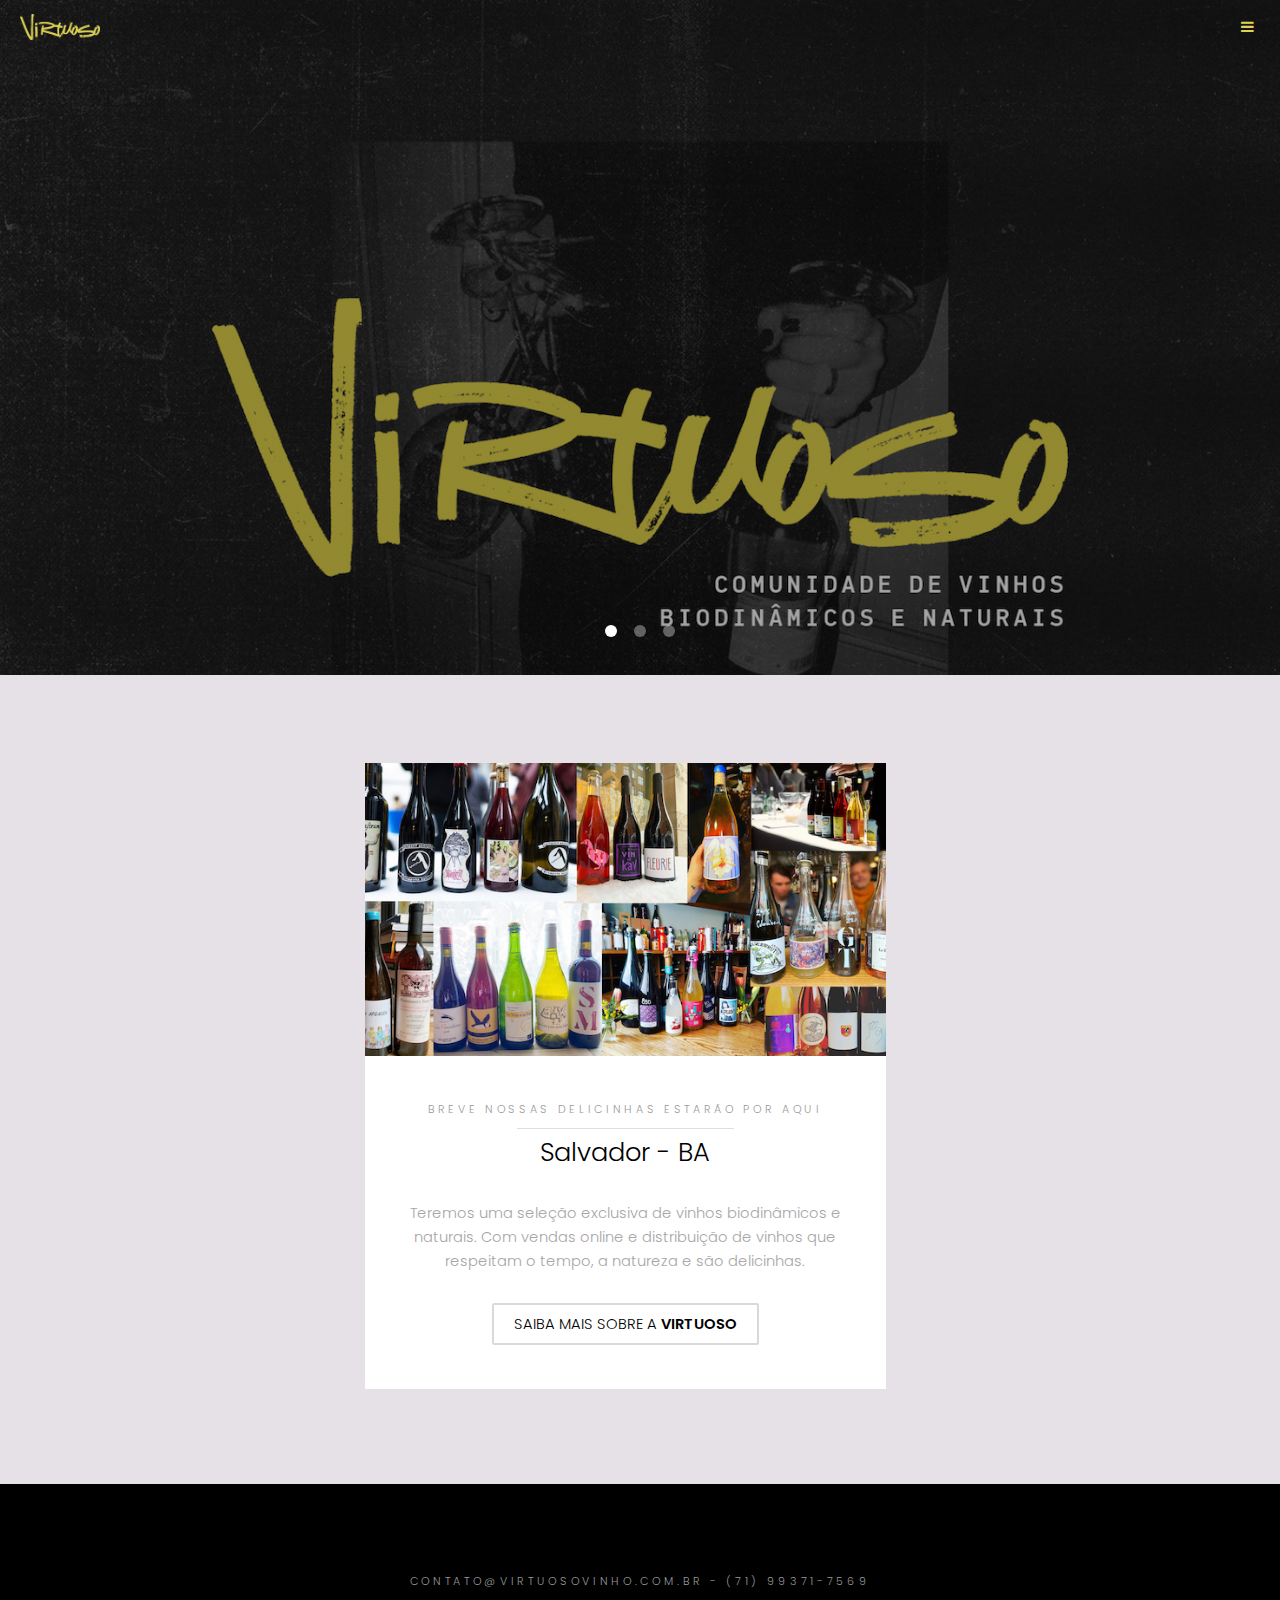
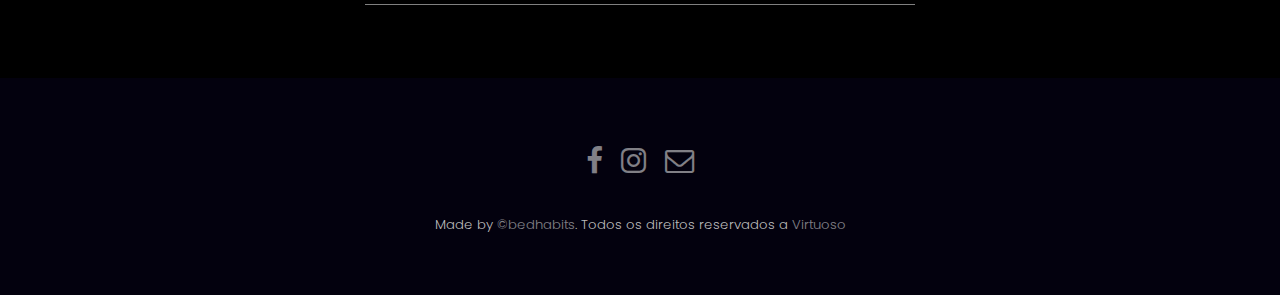
==== index.html @ 1574c10b "change font size from @media" ====
<!DOCTYPE HTML>
<html>
	<head>
		<title>Virtuoso Vinho</title>
		<meta charset="utf-8" />
		<meta name="viewport" content="width=device-width, initial-scale=1" />
		<link rel="stylesheet" href="assets/css/main.css" />
	</head>
	<body>

		<!-- Header -->
			<header id="header" class="alt">
				<div class="logo">
					<img src="images/logo.png" alt="Logo Virtuoso" width="80">	
					<a href="index.html"><span></span></a>
				</div>
				<a href="#menu"></a>
			</header>

		<!-- Nav -->
			<nav id="menu">
				<ul class="links">
					<li><a href="index.html">Home</a></li>
					<li><a href="contact.html">História</a></li>
					<!-- <li><a href="elements.html">Elements</a></li> -->
				</ul>
			</nav>

		<!-- Banner -->
			<section class="banner full">
				<article>
					<img src="images/slide01.jpg" alt="" />
					<div class="inner">
						<header>
							<p></p>
							<h3></h3>
						</header>
					</div>
				</article>
				<article>
					<img src="images/slide02.jpg" alt="" />
					<div class="inner">
						<header>
							<p></p>
							<h4></h4>
						</header>
					</div>
				</article>
				<!-- <article>
					<img src="images/slide03.jpg"  alt="" />
					<div class="inner">
						<header>
							<p></p>
							<h4></h4>
						</header>
					</div>
				</article> -->
				<article>
					<img src="images/slide04.jpg"  alt="" />
					<div class="inner">
						<header>
							<p></p>
							<h4></h4>
						</header>
					</div>
				</article>
			</section>

		<!-- One -->
			<section id="one" class="wrapper style2">
				<div class="inner">
					<div class="grid-style">

						<div>
							<div class="box">
								<div class="image fit">
									<img src="images/pic02.jpg" alt="" />
								</div>
								<div class="content">
									<header class="align-center">
										<p>breve nossas delicinhas estarão por aqui</p>
										<h2>Salvador - BA</h2>
									</header>
									<p style="text-align: center;">Teremos uma seleção exclusiva de vinhos biodinâmicos e naturais. Com vendas online e distribuição de vinhos que respeitam o tempo, a natureza e são delicinhas.</p>
									<footer class="align-center">
										<a href="contact.html" class="button alt">saiba mais sobre a <strong>virtuoso</strong></a>
									</footer>
								</div>
							</div>
						</div>

					</div>
				</div>
			</section>

		<!-- Two -->
			<section id="two" class="wrapper style3">
				<div class="inner">
					<header class="align-center contato">
						<p>contato@virtuosovinho.com.br - (71) 99371-7569</p>
						<h2></h2>
					</header>
				</div>
			</section>


		<!-- Footer -->
			<footer id="footer">
				<div class="container">
					<ul class="icons">
						<li>
							<a href="https://www.facebook.com/virtuosovinho" class="icon fa-facebook" target="new"><span class="label">Facebook</span></a>
						</li>
						<li>
							<a href="https://www.instagram.com/virtuosovinho" class="icon fa-instagram" target="new"><span class="label">Instagram</span></a>
						</li>
						<li>
							<a href="mailto: contato@virtuosovinho.com.br" class="icon fa-envelope-o"><span class="label">Email</span></a>
						</li>
					</ul>
				</div>
				<div class="copyright">Made by 
					<a href="https://www.github.com/bedhabits" class="link" target="new">&copy;bedhabits</a>. Todos os direitos reservados a <a href="#" class="virtuoso-link">Virtuoso</a>	
				</div>
			</footer>

		<!-- Scripts -->
			<script src="assets/js/jquery.min.js"></script>
			<script src="assets/js/jquery.scrollex.min.js"></script>
			<script src="assets/js/skel.min.js"></script>
			<script src="assets/js/util.js"></script>
			<script src="assets/js/main.js"></script>

	</body>
</html>
---- assets/css/main.css ----
@charset "UTF-8";
@import url(font-awesome.min.css);
@import url("https://fonts.googleapis.com/css?family=Poppins:300,400,500,600,700");

/*
	Hielo by TEMPLATED
	templated.co @templatedco
	Released for free under the Creative Commons Attribution 3.0 license (templated.co/license)
*/

/* Reset */

	html, body, div, span, applet, object, iframe, h1, h2, h3, h4, h5, h6, p, blockquote, pre, a, abbr, acronym, address, big, cite, code, del, dfn, em, img, ins, kbd, q, s, samp, small, strike, strong, sub, sup, tt, var, b, u, i, center, dl, dt, dd, ol, ul, li, fieldset, form, label, legend, table, caption, tbody, tfoot, thead, tr, th, td, article, aside, canvas, details, embed, figure, figcaption, footer, header, hgroup, menu, nav, output, ruby, section, summary, time, mark, audio, video {
		margin: 0;
		padding: 0;
		border: 0;
		font-size: 100%;
		font: inherit;
		vertical-align: baseline;
	}

	article, aside, details, figcaption, figure, footer, header, hgroup, menu, nav, section {
		display: block;
	}

	body {
		line-height: 1;
	}

	ol, ul {
		list-style: none;
	}

	blockquote, q {
		quotes: none;
	}

	blockquote:before, blockquote:after, q:before, q:after {
		content: '';
		content: none;
	}

	table {
		border-collapse: collapse;
		border-spacing: 0;
	}

	body {
		-webkit-text-size-adjust: none;
	}

/* Box Model */

	*, *:before, *:after {
		-moz-box-sizing: border-box;
		-webkit-box-sizing: border-box;
		box-sizing: border-box;
	}

/* Containers */

	.container {
		margin-left: auto;
		margin-right: auto;
	}

	.container.\31 25\25 {
		width: 100%;
		max-width: 100rem;
		min-width: 80rem;
	}

	.container.\37 5\25 {
		width: 60rem;
	}

	.container.\35 0\25 {
		width: 40rem;
	}

	.container.\32 5\25 {
		width: 20rem;
	}

	.container {
		width: 80rem;
	}

	@media screen and (max-width: 1680px) {

		.container.\31 25\25 {
			width: 100%;
			max-width: 100rem;
			min-width: 80rem;
		}

		.container.\37 5\25 {
			width: 60rem;
		}

		.container.\35 0\25 {
			width: 40rem;
		}

		.container.\32 5\25 {
			width: 20rem;
		}

		.container {
			width: 80rem;
		}

	}

	@media screen and (max-width: 1280px) {

		.container.\31 25\25 {
			width: 100%;
			max-width: 81.25rem;
			min-width: 65rem;
		}

		.container.\37 5\25 {
			width: 48.75rem;
		}

		.container.\35 0\25 {
			width: 32.5rem;
		}

		.container.\32 5\25 {
			width: 16.25rem;
		}

		.container {
			width: 65rem;
		}

	}

	@media screen and (max-width: 980px) {

		.container.\31 25\25 {
			width: 100%;
			max-width: 112.5%;
			min-width: 90%;
		}

		.container.\37 5\25 {
			width: 67.5%;
		}

		.container.\35 0\25 {
			width: 45%;
		}

		.container.\32 5\25 {
			width: 22.5%;
		}

		.container {
			width: 90%;
		}

	}

	@media screen and (max-width: 736px) {

		.container.\31 25\25 {
			width: 100%;
			max-width: 112.5%;
			min-width: 90%;
		}

		.container.\37 5\25 {
			width: 67.5%;
		}

		.container.\35 0\25 {
			width: 45%;
		}

		.container.\32 5\25 {
			width: 22.5%;
		}

		.container {
			width: 90% !important;
		}

	}

	@media screen and (max-width: 480px) {

		.container.\31 25\25 {
			width: 100%;
			max-width: 112.5%;
			min-width: 90%;
		}

		.container.\37 5\25 {
			width: 67.5%;
		}

		.container.\35 0\25 {
			width: 45%;
		}

		.container.\32 5\25 {
			width: 22.5%;
		}

		.container {
			width: 90% !important;
		}

	}

/* Grid */

	.row {
		border-bottom: solid 1px transparent;
		-moz-box-sizing: border-box;
		-webkit-box-sizing: border-box;
		box-sizing: border-box;
	}

	.row > * {
		float: left;
		-moz-box-sizing: border-box;
		-webkit-box-sizing: border-box;
		box-sizing: border-box;
	}

	.row:after, .row:before {
		content: '';
		display: block;
		clear: both;
		height: 0;
	}

	.row.uniform > * > :first-child {
		margin-top: 0;
	}

	.row.uniform > * > :last-child {
		margin-bottom: 0;
	}

	.row.\30 \25 > * {
		padding: 0 0 0 0rem;
	}

	.row.\30 \25 {
		margin: 0 0 -1px 0rem;
	}

	.row.uniform.\30 \25 > * {
		padding: 0rem 0 0 0rem;
	}

	.row.uniform.\30 \25 {
		margin: 0rem 0 -1px 0rem;
	}

	.row > * {
		padding: 0 0 0 2rem;
	}

	.row {
		margin: 0 0 -1px -2rem;
	}

	.row.uniform > * {
		padding: 2rem 0 0 2rem;
	}

	.row.uniform {
		margin: -2rem 0 -1px -2rem;
	}

	.row.\32 00\25 > * {
		padding: 0 0 0 4rem;
	}

	.row.\32 00\25 {
		margin: 0 0 -1px -4rem;
	}

	.row.uniform.\32 00\25 > * {
		padding: 4rem 0 0 4rem;
	}

	.row.uniform.\32 00\25 {
		margin: -4rem 0 -1px -4rem;
	}

	.row.\31 50\25 > * {
		padding: 0 0 0 3rem;
	}

	.row.\31 50\25 {
		margin: 0 0 -1px -3rem;
	}

	.row.uniform.\31 50\25 > * {
		padding: 3rem 0 0 3rem;
	}

	.row.uniform.\31 50\25 {
		margin: -3rem 0 -1px -3rem;
	}

	.row.\35 0\25 > * {
		padding: 0 0 0 1rem;
	}

	.row.\35 0\25 {
		margin: 0 0 -1px -1rem;
	}

	.row.uniform.\35 0\25 > * {
		padding: 1rem 0 0 1rem;
	}

	.row.uniform.\35 0\25 {
		margin: -1rem 0 -1px -1rem;
	}

	.row.\32 5\25 > * {
		padding: 0 0 0 0.5rem;
	}

	.row.\32 5\25 {
		margin: 0 0 -1px -0.5rem;
	}

	.row.uniform.\32 5\25 > * {
		padding: 0.5rem 0 0 0.5rem;
	}

	.row.uniform.\32 5\25 {
		margin: -0.5rem 0 -1px -0.5rem;
	}

	.\31 2u, .\31 2u\24 {
		width: 100%;
		clear: none;
		margin-left: 0;
	}

	.\31 1u, .\31 1u\24 {
		width: 91.6666666667%;
		clear: none;
		margin-left: 0;
	}

	.\31 0u, .\31 0u\24 {
		width: 83.3333333333%;
		clear: none;
		margin-left: 0;
	}

	.\39 u, .\39 u\24 {
		width: 75%;
		clear: none;
		margin-left: 0;
	}

	.\38 u, .\38 u\24 {
		width: 66.6666666667%;
		clear: none;
		margin-left: 0;
	}

	.\37 u, .\37 u\24 {
		width: 58.3333333333%;
		clear: none;
		margin-left: 0;
	}

	.\36 u, .\36 u\24 {
		width: 50%;
		clear: none;
		margin-left: 0;
	}

	.\35 u, .\35 u\24 {
		width: 41.6666666667%;
		clear: none;
		margin-left: 0;
	}

	.\34 u, .\34 u\24 {
		width: 33.3333333333%;
		clear: none;
		margin-left: 0;
	}

	.\33 u, .\33 u\24 {
		width: 25%;
		clear: none;
		margin-left: 0;
	}

	.\32 u, .\32 u\24 {
		width: 16.6666666667%;
		clear: none;
		margin-left: 0;
	}

	.\31 u, .\31 u\24 {
		width: 8.3333333333%;
		clear: none;
		margin-left: 0;
	}

	.\31 2u\24 + *,
	.\31 1u\24 + *,
	.\31 0u\24 + *,
	.\39 u\24 + *,
	.\38 u\24 + *,
	.\37 u\24 + *,
	.\36 u\24 + *,
	.\35 u\24 + *,
	.\34 u\24 + *,
	.\33 u\24 + *,
	.\32 u\24 + *,
	.\31 u\24 + * {
		clear: left;
	}

	.\-11u {
		margin-left: 91.66667%;
	}

	.\-10u {
		margin-left: 83.33333%;
	}

	.\-9u {
		margin-left: 75%;
	}

	.\-8u {
		margin-left: 66.66667%;
	}

	.\-7u {
		margin-left: 58.33333%;
	}

	.\-6u {
		margin-left: 50%;
	}

	.\-5u {
		margin-left: 41.66667%;
	}

	.\-4u {
		margin-left: 33.33333%;
	}

	.\-3u {
		margin-left: 25%;
	}

	.\-2u {
		margin-left: 16.66667%;
	}

	.\-1u {
		margin-left: 8.33333%;
	}

	@media screen and (max-width: 1680px) {

		.row > * {
			padding: 0 0 0 2rem;
		}

		.row {
			margin: 0 0 -1px -2rem;
		}

		.row.uniform > * {
			padding: 2rem 0 0 2rem;
		}

		.row.uniform {
			margin: -2rem 0 -1px -2rem;
		}

		.row.\32 00\25 > * {
			padding: 0 0 0 4rem;
		}

		.row.\32 00\25 {
			margin: 0 0 -1px -4rem;
		}

		.row.uniform.\32 00\25 > * {
			padding: 4rem 0 0 4rem;
		}

		.row.uniform.\32 00\25 {
			margin: -4rem 0 -1px -4rem;
		}

		.row.\31 50\25 > * {
			padding: 0 0 0 3rem;
		}

		.row.\31 50\25 {
			margin: 0 0 -1px -3rem;
		}

		.row.uniform.\31 50\25 > * {
			padding: 3rem 0 0 3rem;
		}

		.row.uniform.\31 50\25 {
			margin: -3rem 0 -1px -3rem;
		}

		.row.\35 0\25 > * {
			padding: 0 0 0 1rem;
		}

		.row.\35 0\25 {
			margin: 0 0 -1px -1rem;
		}

		.row.uniform.\35 0\25 > * {
			padding: 1rem 0 0 1rem;
		}

		.row.uniform.\35 0\25 {
			margin: -1rem 0 -1px -1rem;
		}

		.row.\32 5\25 > * {
			padding: 0 0 0 0.5rem;
		}

		.row.\32 5\25 {
			margin: 0 0 -1px -0.5rem;
		}

		.row.uniform.\32 5\25 > * {
			padding: 0.5rem 0 0 0.5rem;
		}

		.row.uniform.\32 5\25 {
			margin: -0.5rem 0 -1px -0.5rem;
		}

		.\31 2u\28xlarge\29, .\31 2u\24\28xlarge\29 {
			width: 100%;
			clear: none;
			margin-left: 0;
		}

		.\31 1u\28xlarge\29, .\31 1u\24\28xlarge\29 {
			width: 91.6666666667%;
			clear: none;
			margin-left: 0;
		}

		.\31 0u\28xlarge\29, .\31 0u\24\28xlarge\29 {
			width: 83.3333333333%;
			clear: none;
			margin-left: 0;
		}

		.\39 u\28xlarge\29, .\39 u\24\28xlarge\29 {
			width: 75%;
			clear: none;
			margin-left: 0;
		}

		.\38 u\28xlarge\29, .\38 u\24\28xlarge\29 {
			width: 66.6666666667%;
			clear: none;
			margin-left: 0;
		}

		.\37 u\28xlarge\29, .\37 u\24\28xlarge\29 {
			width: 58.3333333333%;
			clear: none;
			margin-left: 0;
		}

		.\36 u\28xlarge\29, .\36 u\24\28xlarge\29 {
			width: 50%;
			clear: none;
			margin-left: 0;
		}

		.\35 u\28xlarge\29, .\35 u\24\28xlarge\29 {
			width: 41.6666666667%;
			clear: none;
			margin-left: 0;
		}

		.\34 u\28xlarge\29, .\34 u\24\28xlarge\29 {
			width: 33.3333333333%;
			clear: none;
			margin-left: 0;
		}

		.\33 u\28xlarge\29, .\33 u\24\28xlarge\29 {
			width: 25%;
			clear: none;
			margin-left: 0;
		}

		.\32 u\28xlarge\29, .\32 u\24\28xlarge\29 {
			width: 16.6666666667%;
			clear: none;
			margin-left: 0;
		}

		.\31 u\28xlarge\29, .\31 u\24\28xlarge\29 {
			width: 8.3333333333%;
			clear: none;
			margin-left: 0;
		}

		.\31 2u\24\28xlarge\29 + *,
		.\31 1u\24\28xlarge\29 + *,
		.\31 0u\24\28xlarge\29 + *,
		.\39 u\24\28xlarge\29 + *,
		.\38 u\24\28xlarge\29 + *,
		.\37 u\24\28xlarge\29 + *,
		.\36 u\24\28xlarge\29 + *,
		.\35 u\24\28xlarge\29 + *,
		.\34 u\24\28xlarge\29 + *,
		.\33 u\24\28xlarge\29 + *,
		.\32 u\24\28xlarge\29 + *,
		.\31 u\24\28xlarge\29 + * {
			clear: left;
		}

		.\-11u\28xlarge\29 {
			margin-left: 91.66667%;
		}

		.\-10u\28xlarge\29 {
			margin-left: 83.33333%;
		}

		.\-9u\28xlarge\29 {
			margin-left: 75%;
		}

		.\-8u\28xlarge\29 {
			margin-left: 66.66667%;
		}

		.\-7u\28xlarge\29 {
			margin-left: 58.33333%;
		}

		.\-6u\28xlarge\29 {
			margin-left: 50%;
		}

		.\-5u\28xlarge\29 {
			margin-left: 41.66667%;
		}

		.\-4u\28xlarge\29 {
			margin-left: 33.33333%;
		}

		.\-3u\28xlarge\29 {
			margin-left: 25%;
		}

		.\-2u\28xlarge\29 {
			margin-left: 16.66667%;
		}

		.\-1u\28xlarge\29 {
			margin-left: 8.33333%;
		}

	}

	@media screen and (max-width: 1280px) {

		.row > * {
			padding: 0 0 0 1.5rem;
		}

		.row {
			margin: 0 0 -1px -1.5rem;
		}

		.row.uniform > * {
			padding: 1.5rem 0 0 1.5rem;
		}

		.row.uniform {
			margin: -1.5rem 0 -1px -1.5rem;
		}

		.row.\32 00\25 > * {
			padding: 0 0 0 3rem;
		}

		.row.\32 00\25 {
			margin: 0 0 -1px -3rem;
		}

		.row.uniform.\32 00\25 > * {
			padding: 3rem 0 0 3rem;
		}

		.row.uniform.\32 00\25 {
			margin: -3rem 0 -1px -3rem;
		}

		.row.\31 50\25 > * {
			padding: 0 0 0 2.25rem;
		}

		.row.\31 50\25 {
			margin: 0 0 -1px -2.25rem;
		}

		.row.uniform.\31 50\25 > * {
			padding: 2.25rem 0 0 2.25rem;
		}

		.row.uniform.\31 50\25 {
			margin: -2.25rem 0 -1px -2.25rem;
		}

		.row.\35 0\25 > * {
			padding: 0 0 0 0.75rem;
		}

		.row.\35 0\25 {
			margin: 0 0 -1px -0.75rem;
		}

		.row.uniform.\35 0\25 > * {
			padding: 0.75rem 0 0 0.75rem;
		}

		.row.uniform.\35 0\25 {
			margin: -0.75rem 0 -1px -0.75rem;
		}

		.row.\32 5\25 > * {
			padding: 0 0 0 0.375rem;
		}

		.row.\32 5\25 {
			margin: 0 0 -1px -0.375rem;
		}

		.row.uniform.\32 5\25 > * {
			padding: 0.375rem 0 0 0.375rem;
		}

		.row.uniform.\32 5\25 {
			margin: -0.375rem 0 -1px -0.375rem;
		}

		.\31 2u\28large\29, .\31 2u\24\28large\29 {
			width: 100%;
			clear: none;
			margin-left: 0;
		}

		.\31 1u\28large\29, .\31 1u\24\28large\29 {
			width: 91.6666666667%;
			clear: none;
			margin-left: 0;
		}

		.\31 0u\28large\29, .\31 0u\24\28large\29 {
			width: 83.3333333333%;
			clear: none;
			margin-left: 0;
		}

		.\39 u\28large\29, .\39 u\24\28large\29 {
			width: 75%;
			clear: none;
			margin-left: 0;
		}

		.\38 u\28large\29, .\38 u\24\28large\29 {
			width: 66.6666666667%;
			clear: none;
			margin-left: 0;
		}

		.\37 u\28large\29, .\37 u\24\28large\29 {
			width: 58.3333333333%;
			clear: none;
			margin-left: 0;
		}

		.\36 u\28large\29, .\36 u\24\28large\29 {
			width: 50%;
			clear: none;
			margin-left: 0;
		}

		.\35 u\28large\29, .\35 u\24\28large\29 {
			width: 41.6666666667%;
			clear: none;
			margin-left: 0;
		}

		.\34 u\28large\29, .\34 u\24\28large\29 {
			width: 33.3333333333%;
			clear: none;
			margin-left: 0;
		}

		.\33 u\28large\29, .\33 u\24\28large\29 {
			width: 25%;
			clear: none;
			margin-left: 0;
		}

		.\32 u\28large\29, .\32 u\24\28large\29 {
			width: 16.6666666667%;
			clear: none;
			margin-left: 0;
		}

		.\31 u\28large\29, .\31 u\24\28large\29 {
			width: 8.3333333333%;
			clear: none;
			margin-left: 0;
		}

		.\31 2u\24\28large\29 + *,
		.\31 1u\24\28large\29 + *,
		.\31 0u\24\28large\29 + *,
		.\39 u\24\28large\29 + *,
		.\38 u\24\28large\29 + *,
		.\37 u\24\28large\29 + *,
		.\36 u\24\28large\29 + *,
		.\35 u\24\28large\29 + *,
		.\34 u\24\28large\29 + *,
		.\33 u\24\28large\29 + *,
		.\32 u\24\28large\29 + *,
		.\31 u\24\28large\29 + * {
			clear: left;
		}

		.\-11u\28large\29 {
			margin-left: 91.66667%;
		}

		.\-10u\28large\29 {
			margin-left: 83.33333%;
		}

		.\-9u\28large\29 {
			margin-left: 75%;
		}

		.\-8u\28large\29 {
			margin-left: 66.66667%;
		}

		.\-7u\28large\29 {
			margin-left: 58.33333%;
		}

		.\-6u\28large\29 {
			margin-left: 50%;
		}

		.\-5u\28large\29 {
			margin-left: 41.66667%;
		}

		.\-4u\28large\29 {
			margin-left: 33.33333%;
		}

		.\-3u\28large\29 {
			margin-left: 25%;
		}

		.\-2u\28large\29 {
			margin-left: 16.66667%;
		}

		.\-1u\28large\29 {
			margin-left: 8.33333%;
		}

	}

	@media screen and (max-width: 980px) {

		.row > * {
			padding: 0 0 0 1.5rem;
		}

		.row {
			margin: 0 0 -1px -1.5rem;
		}

		.row.uniform > * {
			padding: 1.5rem 0 0 1.5rem;
		}

		.row.uniform {
			margin: -1.5rem 0 -1px -1.5rem;
		}

		.row.\32 00\25 > * {
			padding: 0 0 0 3rem;
		}

		.row.\32 00\25 {
			margin: 0 0 -1px -3rem;
		}

		.row.uniform.\32 00\25 > * {
			padding: 3rem 0 0 3rem;
		}

		.row.uniform.\32 00\25 {
			margin: -3rem 0 -1px -3rem;
		}

		.row.\31 50\25 > * {
			padding: 0 0 0 2.25rem;
		}

		.row.\31 50\25 {
			margin: 0 0 -1px -2.25rem;
		}

		.row.uniform.\31 50\25 > * {
			padding: 2.25rem 0 0 2.25rem;
		}

		.row.uniform.\31 50\25 {
			margin: -2.25rem 0 -1px -2.25rem;
		}

		.row.\35 0\25 > * {
			padding: 0 0 0 0.75rem;
		}

		.row.\35 0\25 {
			margin: 0 0 -1px -0.75rem;
		}

		.row.uniform.\35 0\25 > * {
			padding: 0.75rem 0 0 0.75rem;
		}

		.row.uniform.\35 0\25 {
			margin: -0.75rem 0 -1px -0.75rem;
		}

		.row.\32 5\25 > * {
			padding: 0 0 0 0.375rem;
		}

		.row.\32 5\25 {
			margin: 0 0 -1px -0.375rem;
		}

		.row.uniform.\32 5\25 > * {
			padding: 0.375rem 0 0 0.375rem;
		}

		.row.uniform.\32 5\25 {
			margin: -0.375rem 0 -1px -0.375rem;
		}

		.\31 2u\28medium\29, .\31 2u\24\28medium\29 {
			width: 100%;
			clear: none;
			margin-left: 0;
		}

		.\31 1u\28medium\29, .\31 1u\24\28medium\29 {
			width: 91.6666666667%;
			clear: none;
			margin-left: 0;
		}

		.\31 0u\28medium\29, .\31 0u\24\28medium\29 {
			width: 83.3333333333%;
			clear: none;
			margin-left: 0;
		}

		.\39 u\28medium\29, .\39 u\24\28medium\29 {
			width: 75%;
			clear: none;
			margin-left: 0;
		}

		.\38 u\28medium\29, .\38 u\24\28medium\29 {
			width: 66.6666666667%;
			clear: none;
			margin-left: 0;
		}

		.\37 u\28medium\29, .\37 u\24\28medium\29 {
			width: 58.3333333333%;
			clear: none;
			margin-left: 0;
		}

		.\36 u\28medium\29, .\36 u\24\28medium\29 {
			width: 50%;
			clear: none;
			margin-left: 0;
		}

		.\35 u\28medium\29, .\35 u\24\28medium\29 {
			width: 41.6666666667%;
			clear: none;
			margin-left: 0;
		}

		.\34 u\28medium\29, .\34 u\24\28medium\29 {
			width: 33.3333333333%;
			clear: none;
			margin-left: 0;
		}

		.\33 u\28medium\29, .\33 u\24\28medium\29 {
			width: 25%;
			clear: none;
			margin-left: 0;
		}

		.\32 u\28medium\29, .\32 u\24\28medium\29 {
			width: 16.6666666667%;
			clear: none;
			margin-left: 0;
		}

		.\31 u\28medium\29, .\31 u\24\28medium\29 {
			width: 8.3333333333%;
			clear: none;
			margin-left: 0;
		}

		.\31 2u\24\28medium\29 + *,
		.\31 1u\24\28medium\29 + *,
		.\31 0u\24\28medium\29 + *,
		.\39 u\24\28medium\29 + *,
		.\38 u\24\28medium\29 + *,
		.\37 u\24\28medium\29 + *,
		.\36 u\24\28medium\29 + *,
		.\35 u\24\28medium\29 + *,
		.\34 u\24\28medium\29 + *,
		.\33 u\24\28medium\29 + *,
		.\32 u\24\28medium\29 + *,
		.\31 u\24\28medium\29 + * {
			clear: left;
		}

		.\-11u\28medium\29 {
			margin-left: 91.66667%;
		}

		.\-10u\28medium\29 {
			margin-left: 83.33333%;
		}

		.\-9u\28medium\29 {
			margin-left: 75%;
		}

		.\-8u\28medium\29 {
			margin-left: 66.66667%;
		}

		.\-7u\28medium\29 {
			margin-left: 58.33333%;
		}

		.\-6u\28medium\29 {
			margin-left: 50%;
		}

		.\-5u\28medium\29 {
			margin-left: 41.66667%;
		}

		.\-4u\28medium\29 {
			margin-left: 33.33333%;
		}

		.\-3u\28medium\29 {
			margin-left: 25%;
		}

		.\-2u\28medium\29 {
			margin-left: 16.66667%;
		}

		.\-1u\28medium\29 {
			margin-left: 8.33333%;
		}

	}

	@media screen and (max-width: 736px) {

		.row > * {
			padding: 0 0 0 1.25rem;
		}

		.row {
			margin: 0 0 -1px -1.25rem;
		}

		.row.uniform > * {
			padding: 1.25rem 0 0 1.25rem;
		}

		.row.uniform {
			margin: -1.25rem 0 -1px -1.25rem;
		}

		.row.\32 00\25 > * {
			padding: 0 0 0 2.5rem;
		}

		.row.\32 00\25 {
			margin: 0 0 -1px -2.5rem;
		}

		.row.uniform.\32 00\25 > * {
			padding: 2.5rem 0 0 2.5rem;
		}

		.row.uniform.\32 00\25 {
			margin: -2.5rem 0 -1px -2.5rem;
		}

		.row.\31 50\25 > * {
			padding: 0 0 0 1.875rem;
		}

		.row.\31 50\25 {
			margin: 0 0 -1px -1.875rem;
		}

		.row.uniform.\31 50\25 > * {
			padding: 1.875rem 0 0 1.875rem;
		}

		.row.uniform.\31 50\25 {
			margin: -1.875rem 0 -1px -1.875rem;
		}

		.row.\35 0\25 > * {
			padding: 0 0 0 0.625rem;
		}

		.row.\35 0\25 {
			margin: 0 0 -1px -0.625rem;
		}

		.row.uniform.\35 0\25 > * {
			padding: 0.625rem 0 0 0.625rem;
		}

		.row.uniform.\35 0\25 {
			margin: -0.625rem 0 -1px -0.625rem;
		}

		.row.\32 5\25 > * {
			padding: 0 0 0 0.3125rem;
		}

		.row.\32 5\25 {
			margin: 0 0 -1px -0.3125rem;
		}

		.row.uniform.\32 5\25 > * {
			padding: 0.3125rem 0 0 0.3125rem;
		}

		.row.uniform.\32 5\25 {
			margin: -0.3125rem 0 -1px -0.3125rem;
		}

		.\31 2u\28small\29, .\31 2u\24\28small\29 {
			width: 100%;
			clear: none;
			margin-left: 0;
		}

		.\31 1u\28small\29, .\31 1u\24\28small\29 {
			width: 91.6666666667%;
			clear: none;
			margin-left: 0;
		}

		.\31 0u\28small\29, .\31 0u\24\28small\29 {
			width: 83.3333333333%;
			clear: none;
			margin-left: 0;
		}

		.\39 u\28small\29, .\39 u\24\28small\29 {
			width: 75%;
			clear: none;
			margin-left: 0;
		}

		.\38 u\28small\29, .\38 u\24\28small\29 {
			width: 66.6666666667%;
			clear: none;
			margin-left: 0;
		}

		.\37 u\28small\29, .\37 u\24\28small\29 {
			width: 58.3333333333%;
			clear: none;
			margin-left: 0;
		}

		.\36 u\28small\29, .\36 u\24\28small\29 {
			width: 50%;
			clear: none;
			margin-left: 0;
		}

		.\35 u\28small\29, .\35 u\24\28small\29 {
			width: 41.6666666667%;
			clear: none;
			margin-left: 0;
		}

		.\34 u\28small\29, .\34 u\24\28small\29 {
			width: 33.3333333333%;
			clear: none;
			margin-left: 0;
		}

		.\33 u\28small\29, .\33 u\24\28small\29 {
			width: 25%;
			clear: none;
			margin-left: 0;
		}

		.\32 u\28small\29, .\32 u\24\28small\29 {
			width: 16.6666666667%;
			clear: none;
			margin-left: 0;
		}

		.\31 u\28small\29, .\31 u\24\28small\29 {
			width: 8.3333333333%;
			clear: none;
			margin-left: 0;
		}

		.\31 2u\24\28small\29 + *,
		.\31 1u\24\28small\29 + *,
		.\31 0u\24\28small\29 + *,
		.\39 u\24\28small\29 + *,
		.\38 u\24\28small\29 + *,
		.\37 u\24\28small\29 + *,
		.\36 u\24\28small\29 + *,
		.\35 u\24\28small\29 + *,
		.\34 u\24\28small\29 + *,
		.\33 u\24\28small\29 + *,
		.\32 u\24\28small\29 + *,
		.\31 u\24\28small\29 + * {
			clear: left;
		}

		.\-11u\28small\29 {
			margin-left: 91.66667%;
		}

		.\-10u\28small\29 {
			margin-left: 83.33333%;
		}

		.\-9u\28small\29 {
			margin-left: 75%;
		}

		.\-8u\28small\29 {
			margin-left: 66.66667%;
		}

		.\-7u\28small\29 {
			margin-left: 58.33333%;
		}

		.\-6u\28small\29 {
			margin-left: 50%;
		}

		.\-5u\28small\29 {
			margin-left: 41.66667%;
		}

		.\-4u\28small\29 {
			margin-left: 33.33333%;
		}

		.\-3u\28small\29 {
			margin-left: 25%;
		}

		.\-2u\28small\29 {
			margin-left: 16.66667%;
		}

		.\-1u\28small\29 {
			margin-left: 8.33333%;
		}

	}

	@media screen and (max-width: 480px) {

		.row > * {
			padding: 0 0 0 1.25rem;
		}

		.row {
			margin: 0 0 -1px -1.25rem;
		}

		.row.uniform > * {
			padding: 1.25rem 0 0 1.25rem;
		}

		.row.uniform {
			margin: -1.25rem 0 -1px -1.25rem;
		}

		.row.\32 00\25 > * {
			padding: 0 0 0 2.5rem;
		}

		.row.\32 00\25 {
			margin: 0 0 -1px -2.5rem;
		}

		.row.uniform.\32 00\25 > * {
			padding: 2.5rem 0 0 2.5rem;
		}

		.row.uniform.\32 00\25 {
			margin: -2.5rem 0 -1px -2.5rem;
		}

		.row.\31 50\25 > * {
			padding: 0 0 0 1.875rem;
		}

		.row.\31 50\25 {
			margin: 0 0 -1px -1.875rem;
		}

		.row.uniform.\31 50\25 > * {
			padding: 1.875rem 0 0 1.875rem;
		}

		.row.uniform.\31 50\25 {
			margin: -1.875rem 0 -1px -1.875rem;
		}

		.row.\35 0\25 > * {
			padding: 0 0 0 0.625rem;
		}

		.row.\35 0\25 {
			margin: 0 0 -1px -0.625rem;
		}

		.row.uniform.\35 0\25 > * {
			padding: 0.625rem 0 0 0.625rem;
		}

		.row.uniform.\35 0\25 {
			margin: -0.625rem 0 -1px -0.625rem;
		}

		.row.\32 5\25 > * {
			padding: 0 0 0 0.3125rem;
		}

		.row.\32 5\25 {
			margin: 0 0 -1px -0.3125rem;
		}

		.row.uniform.\32 5\25 > * {
			padding: 0.3125rem 0 0 0.3125rem;
		}

		.row.uniform.\32 5\25 {
			margin: -0.3125rem 0 -1px -0.3125rem;
		}

		.\31 2u\28xsmall\29, .\31 2u\24\28xsmall\29 {
			width: 100%;
			clear: none;
			margin-left: 0;
		}

		.\31 1u\28xsmall\29, .\31 1u\24\28xsmall\29 {
			width: 91.6666666667%;
			clear: none;
			margin-left: 0;
		}

		.\31 0u\28xsmall\29, .\31 0u\24\28xsmall\29 {
			width: 83.3333333333%;
			clear: none;
			margin-left: 0;
		}

		.\39 u\28xsmall\29, .\39 u\24\28xsmall\29 {
			width: 75%;
			clear: none;
			margin-left: 0;
		}

		.\38 u\28xsmall\29, .\38 u\24\28xsmall\29 {
			width: 66.6666666667%;
			clear: none;
			margin-left: 0;
		}

		.\37 u\28xsmall\29, .\37 u\24\28xsmall\29 {
			width: 58.3333333333%;
			clear: none;
			margin-left: 0;
		}

		.\36 u\28xsmall\29, .\36 u\24\28xsmall\29 {
			width: 50%;
			clear: none;
			margin-left: 0;
		}

		.\35 u\28xsmall\29, .\35 u\24\28xsmall\29 {
			width: 41.6666666667%;
			clear: none;
			margin-left: 0;
		}

		.\34 u\28xsmall\29, .\34 u\24\28xsmall\29 {
			width: 33.3333333333%;
			clear: none;
			margin-left: 0;
		}

		.\33 u\28xsmall\29, .\33 u\24\28xsmall\29 {
			width: 25%;
			clear: none;
			margin-left: 0;
		}

		.\32 u\28xsmall\29, .\32 u\24\28xsmall\29 {
			width: 16.6666666667%;
			clear: none;
			margin-left: 0;
		}

		.\31 u\28xsmall\29, .\31 u\24\28xsmall\29 {
			width: 8.3333333333%;
			clear: none;
			margin-left: 0;
		}

		.\31 2u\24\28xsmall\29 + *,
		.\31 1u\24\28xsmall\29 + *,
		.\31 0u\24\28xsmall\29 + *,
		.\39 u\24\28xsmall\29 + *,
		.\38 u\24\28xsmall\29 + *,
		.\37 u\24\28xsmall\29 + *,
		.\36 u\24\28xsmall\29 + *,
		.\35 u\24\28xsmall\29 + *,
		.\34 u\24\28xsmall\29 + *,
		.\33 u\24\28xsmall\29 + *,
		.\32 u\24\28xsmall\29 + *,
		.\31 u\24\28xsmall\29 + * {
			clear: left;
		}

		.\-11u\28xsmall\29 {
			margin-left: 91.66667%;
		}

		.\-10u\28xsmall\29 {
			margin-left: 83.33333%;
		}

		.\-9u\28xsmall\29 {
			margin-left: 75%;
		}

		.\-8u\28xsmall\29 {
			margin-left: 66.66667%;
		}

		.\-7u\28xsmall\29 {
			margin-left: 58.33333%;
		}

		.\-6u\28xsmall\29 {
			margin-left: 50%;
		}

		.\-5u\28xsmall\29 {
			margin-left: 41.66667%;
		}

		.\-4u\28xsmall\29 {
			margin-left: 33.33333%;
		}

		.\-3u\28xsmall\29 {
			margin-left: 25%;
		}

		.\-2u\28xsmall\29 {
			margin-left: 16.66667%;
		}

		.\-1u\28xsmall\29 {
			margin-left: 8.33333%;
		}

	}

/* Basic */

	@-ms-viewport {
		width: device-width;
	}

	body {
		-ms-overflow-style: scrollbar;
	}

	@media screen and (max-width: 480px) {

		html, body {
			min-width: 320px;
		}

	}

	body {
		background: #fff;
	}

		body.is-loading *, body.is-loading *:before, body.is-loading *:after {
			-moz-animation: none !important;
			-webkit-animation: none !important;
			-ms-animation: none !important;
			animation: none !important;
			-moz-transition: none !important;
			-webkit-transition: none !important;
			-ms-transition: none !important;
			transition: none !important;
		}

/* Type */

	html {
		font-size: 13pt;
	}

		@media screen and (max-width: 1680px) {

			html {
				font-size: 11pt;
			}

		}

		@media screen and (max-width: 1280px) {

			html {
				font-size: 11pt;
			}

		}

		@media screen and (max-width: 980px) {

			html {
				font-size: 12pt;
			}

		}

		@media screen and (max-width: 736px) {

			html {
				font-size: 10pt;
			}

		}

		@media screen and (max-width: 480px) {

			html {
				font-size: 9pt;
			}

		}

	body {
		background-color: #fff;
		color: #444;
	}

	body, input, select, textarea {
		font-family: "Poppins", sans-serif;
		font-weight: 300;
		font-size: 1rem;
		line-height: 1.65;
	}

	a {
		text-decoration: underline;

	}
	
	.link {
		text-decoration: none;
	}

		a:hover {
			text-decoration: none;
		}

	strong, b {
		font-weight: 600;
	}

	em, i {
		font-style: italic;
	}

	p {
		margin: 0 0 2rem 0;
	}

		p.special {
			text-transform: uppercase;
			font-size: .75rem;
			font-weight: 300;
			margin: 0 0 .5rem 0;
			padding: 0 0 1rem 0;
			letter-spacing: .25rem;
		}

			p.special:after {
				content: '';
				position: absolute;
				margin: auto;
				right: 0;
				bottom: 0;
				left: 0;
				width: 50%;
				height: 1px;
				background-color: rgba(0, 0, 0, 0.125);
			}

	h1, h2, h3, h4, h5, h6 {
		font-weight: 300;
		line-height: 1.5;
		margin: 0 0 1rem 0;
	}

		h1 a, h2 a, h3 a, h4 a, h5 a, h6 a {
			color: inherit;
			text-decoration: none;
		}

	h2 {
		font-size: 1.75rem;
	}

	h3 {
		font-size: 1.35rem;
	}

	h4 {
		font-size: 1.1rem;
	}

	h5 {
		font-size: 0.9rem;
	}

	h6 {
		font-size: 0.7rem;
	}

	sub {
		font-size: 0.8rem;
		position: relative;
		top: 0.5rem;
	}

	sup {
		font-size: 0.8rem;
		position: relative;
		top: -0.5rem;
	}

	blockquote {
		border-left: solid 4px;
		font-style: italic;
		margin: 0 0 2rem 0;
		padding: 0.5rem 0 0.5rem 2rem;
	}

	code {
		border-radius: 2px;
		border: solid 1px;
		font-family: "Courier New", monospace;
		font-size: 0.9rem;
		margin: 0 0.25rem;
		padding: 0.25rem 0.65rem;
	}

	pre {
		-webkit-overflow-scrolling: touch;
		font-family: "Courier New", monospace;
		font-size: 0.9rem;
		margin: 0 0 2rem 0;
	}

		pre code {
			display: block;
			line-height: 1.75;
			padding: 1rem 1.5rem;
			overflow-x: auto;
		}

	hr {
		border: 0;
		border-bottom: solid 1px;
		margin: 2rem 0;
	}

		hr.major {
			margin: 3rem 0;
		}

	.align-left {
		text-align: left;
	}

	.align-center {
		text-align: center;
	}

	.contato {
		text-decoration: none;
	}

	.align-right {
		text-align: right;
	}

	input, select, textarea {
		color: #555;
	}

	a {
		color: #8a4680;
	}

	strong, b {
		color: #555;
	}

	h1, h2, h3, h4, h5, h6 {
		color: #555;
	}

	blockquote {
		border-left-color: rgba(144, 144, 144, 0.25);
	}

	code {
		background: rgba(144, 144, 144, 0.075);
		border-color: rgba(144, 144, 144, 0.25);
	}

	hr {
		border-bottom-color: rgba(144, 144, 144, 0.25);
	}

/* Box */

	.box {
		margin-bottom: 2rem;
		background: #FFF;
	}

		.box .image.fit {
			margin: 0;
			border-radius: 0;
		}

			.box .image.fit img {
				border-radius: 0;
			}

		.box header h2 {
			margin-bottom: 2rem;
		}

		.box header p {
			text-transform: uppercase;
			font-size: .75rem;
			font-weight: 300;
			margin: 0 0 .25rem 0;
			padding: 0 0 .75rem 0;
			letter-spacing: .25rem;
		}

			.box header p:after {
				content: '';
				position: absolute;
				margin: auto;
				right: 0;
				bottom: 0;
				left: 0;
				width: 50%;
				height: 1px;
				background-color: rgba(0, 0, 0, 0.125);
			}

		.box .content {
			padding: 3rem;
			text-align: -webkit-left;
		}

		.box > :last-child,
		.box > :last-child > :last-child,
		.box > :last-child > :last-child > :last-child {
			margin-bottom: 0;
		}

		.box.alt {
			border: 0;
			border-radius: 0;
			padding: 0;
		}

		@media screen and (max-width: 736px) {

			.box .content {
				padding: 2rem;
			}

		}

	.box {
		border-color: rgba(144, 144, 144, 0.25);
	}

/* Button */

	input[type="submit"],
	input[type="reset"],
	input[type="button"],
	button,
	.button {
		-moz-appearance: none;
		-webkit-appearance: none;
		-ms-appearance: none;
		appearance: none;
		-moz-transition: background-color 0.2s ease-in-out, color 0.2s ease-in-out;
		-webkit-transition: background-color 0.2s ease-in-out, color 0.2s ease-in-out;
		-ms-transition: background-color 0.2s ease-in-out, color 0.2s ease-in-out;
		transition: background-color 0.2s ease-in-out, color 0.2s ease-in-out;
		border-radius: 2px;
		border: 0;
		cursor: pointer;
		display: inline-block;
		font-weight: 300;
		height: 2.85rem;
		line-height: 2.95rem;
		padding: 0 1.5rem;
		text-align: center;
		text-decoration: none;
		text-transform: uppercase;
		white-space: nowrap;
	}

		input[type="submit"].icon,
		input[type="reset"].icon,
		input[type="button"].icon,
		button.icon,
		.button.icon {
			padding-left: 1.35rem;
		}

			input[type="submit"].icon:before,
			input[type="reset"].icon:before,
			input[type="button"].icon:before,
			button.icon:before,
			.button.icon:before {
				margin-right: 0.5rem;
			}

		input[type="submit"].fit,
		input[type="reset"].fit,
		input[type="button"].fit,
		button.fit,
		.button.fit {
			display: block;
			margin: 0 0 1rem 0;
			width: 100%;
		}

		input[type="submit"].small,
		input[type="reset"].small,
		input[type="button"].small,
		button.small,
		.button.small {
			font-size: 0.8rem;
		}

		input[type="submit"].big,
		input[type="reset"].big,
		input[type="button"].big,
		button.big,
		.button.big {
			font-size: 1.35rem;
		}

		input[type="submit"].disabled, input[type="submit"]:disabled,
		input[type="reset"].disabled,
		input[type="reset"]:disabled,
		input[type="button"].disabled,
		input[type="button"]:disabled,
		button.disabled,
		button:disabled,
		.button.disabled,
		.button:disabled {
			-moz-pointer-events: none;
			-webkit-pointer-events: none;
			-ms-pointer-events: none;
			pointer-events: none;
			opacity: 0.25;
		}

		@media screen and (max-width: 480px) {

			input[type="submit"],
			input[type="reset"],
			input[type="button"],
			button,
			.button {
				padding: 0;
				width: 100%;
			}

		}

	input[type="submit"],
	input[type="reset"],
	input[type="button"],
	button,
	.button {
		background-color: #f2f2f2;
		color: #000 !important;
	}

		input[type="submit"]:hover,
		input[type="reset"]:hover,
		input[type="button"]:hover,
		button:hover,
		.button:hover {
			background-color: white;
		}

		input[type="submit"]:active,
		input[type="reset"]:active,
		input[type="button"]:active,
		button:active,
		.button:active {
			background-color: #e5e5e5;
		}

		input[type="submit"].alt,
		input[type="reset"].alt,
		input[type="button"].alt,
		button.alt,
		.button.alt {
			background-color: transparent;
			box-shadow: inset 0 0 0 2px rgba(144, 144, 144, 0.25);
			color: #555 !important;
		}

			input[type="submit"].alt:hover,
			input[type="reset"].alt:hover,
			input[type="button"].alt:hover,
			button.alt:hover,
			.button.alt:hover {
				background-color: rgba(144, 144, 144, 0.075);
			}

			input[type="submit"].alt:active,
			input[type="reset"].alt:active,
			input[type="button"].alt:active,
			button.alt:active,
			.button.alt:active {
				background-color: rgba(144, 144, 144, 0.2);
			}

			input[type="submit"].alt.icon:before,
			input[type="reset"].alt.icon:before,
			input[type="button"].alt.icon:before,
			button.alt.icon:before,
			.button.alt.icon:before {
				color: #bbb;
			}

		input[type="submit"].special,
		input[type="reset"].special,
		input[type="button"].special,
		button.special,
		.button.special {
			background-color: #8a4680;
			color: #ffffff !important;
		}

			input[type="submit"].special:hover,
			input[type="reset"].special:hover,
			input[type="button"].special:hover,
			button.special:hover,
			.button.special:hover {
				background-color: #9b4f90;
			}

			input[type="submit"].special:active,
			input[type="reset"].special:active,
			input[type="button"].special:active,
			button.special:active,
			.button.special:active {
				background-color: #793d70;
			}

/* Form */

	form {
		margin: 0 0 2rem 0;
	}

	label {
		display: block;
		font-size: 0.9rem;
		font-weight: 700;
		margin: 0 0 1rem 0;
	}

	input[type="text"],
	input[type="password"],
	input[type="email"],
	select,
	textarea {
		-moz-appearance: none;
		-webkit-appearance: none;
		-ms-appearance: none;
		appearance: none;
		border-radius: 2px;
		border: none;
		border: solid 1px;
		color: inherit;
		display: block;
		outline: 0;
		padding: 0 1rem;
		text-decoration: none;
		width: 100%;
	}

		input[type="text"]:invalid,
		input[type="password"]:invalid,
		input[type="email"]:invalid,
		select:invalid,
		textarea:invalid {
			box-shadow: none;
		}

	.select-wrapper {
		text-decoration: none;
		display: block;
		position: relative;
	}

		.select-wrapper:before {
			-moz-osx-font-smoothing: grayscale;
			-webkit-font-smoothing: antialiased;
			font-family: FontAwesome;
			font-style: normal;
			font-weight: normal;
			text-transform: none !important;
		}

		.select-wrapper:before {
			content: '\f078';
			display: block;
			height: 2.75rem;
			line-height: 2.75rem;
			pointer-events: none;
			position: absolute;
			right: 0;
			text-align: center;
			top: 0;
			width: 2.75rem;
		}

		.select-wrapper select::-ms-expand {
			display: none;
		}

	input[type="text"],
	input[type="password"],
	input[type="email"],
	select {
		height: 2.75rem;
	}

	textarea {
		padding: 0.75rem 1rem;
	}

	input[type="checkbox"],
	input[type="radio"] {
		-moz-appearance: none;
		-webkit-appearance: none;
		-ms-appearance: none;
		appearance: none;
		display: block;
		float: left;
		margin-right: -2rem;
		opacity: 0;
		width: 1rem;
		z-index: -1;
	}

		input[type="checkbox"] + label,
		input[type="radio"] + label {
			text-decoration: none;
			cursor: pointer;
			display: inline-block;
			font-size: 1rem;
			font-weight: 400;
			padding-left: 2.4rem;
			padding-right: 0.75rem;
			position: relative;
		}

			input[type="checkbox"] + label:before,
			input[type="radio"] + label:before {
				-moz-osx-font-smoothing: grayscale;
				-webkit-font-smoothing: antialiased;
				font-family: FontAwesome;
				font-style: normal;
				font-weight: normal;
				text-transform: none !important;
			}

			input[type="checkbox"] + label:before,
			input[type="radio"] + label:before {
				border-radius: 2px;
				border: solid 1px;
				content: '';
				display: inline-block;
				height: 1.65rem;
				left: 0;
				line-height: 1.58125rem;
				position: absolute;
				text-align: center;
				top: 0;
				width: 1.65rem;
			}

		input[type="checkbox"]:checked + label:before,
		input[type="radio"]:checked + label:before {
			content: '\f00c';
		}

	input[type="checkbox"] + label:before {
		border-radius: 2px;
	}

	input[type="radio"] + label:before {
		border-radius: 100%;
	}

	::-webkit-input-placeholder {
		opacity: 1.0;
	}

	:-moz-placeholder {
		opacity: 1.0;
	}

	::-moz-placeholder {
		opacity: 1.0;
	}

	:-ms-input-placeholder {
		opacity: 1.0;
	}

	.formerize-placeholder {
		opacity: 1.0;
	}

	label {
		color: #555;
	}

	input[type="text"],
	input[type="password"],
	input[type="email"],
	select,
	textarea {
		background: rgba(144, 144, 144, 0.075);
		border-color: rgba(144, 144, 144, 0.25);
	}

		input[type="text"]:focus,
		input[type="password"]:focus,
		input[type="email"]:focus,
		select:focus,
		textarea:focus {
			border-color: #8a4680;
			box-shadow: 0 0 0 1px #8a4680;
		}

	.select-wrapper:before {
		color: rgba(144, 144, 144, 0.25);
	}

	input[type="checkbox"] + label,
	input[type="radio"] + label {
		color: #444;
	}

		input[type="checkbox"] + label:before,
		input[type="radio"] + label:before {
			background: rgba(144, 144, 144, 0.075);
			border-color: rgba(144, 144, 144, 0.25);
		}

	input[type="checkbox"]:checked + label:before,
	input[type="radio"]:checked + label:before {
		background-color: #8a4680;
		border-color: #8a4680;
		color: #ffffff;
	}

	input[type="checkbox"]:focus + label:before,
	input[type="radio"]:focus + label:before {
		border-color: #8a4680;
		box-shadow: 0 0 0 1px #8a4680;
	}

	::-webkit-input-placeholder {
		color: #bbb !important;
	}

	:-moz-placeholder {
		color: #bbb !important;
	}

	::-moz-placeholder {
		color: #bbb !important;
	}

	:-ms-input-placeholder {
		color: #bbb !important;
	}

	.formerize-placeholder {
		color: #bbb !important;
	}

/* Icon */

	.icon {
		text-decoration: none;
		border-bottom: none;
		position: relative;
	}

		.icon:before {
			-moz-osx-font-smoothing: grayscale;
			-webkit-font-smoothing: antialiased;
			font-family: FontAwesome;
			font-style: normal;
			font-weight: normal;
			text-transform: none !important;
		}

		.icon > .label {
			display: none;
		}

/* Image */

	.image {
		border-radius: 2px;
		border: 0;
		display: inline-block;
		position: relative;
	}

		.image img {
			border-radius: 2px;
			display: block;
		}

		.image.left, .image.right {
			max-width: 40%;
		}

			.image.left img, .image.right img {
				width: 100%;
			}

		.image.left {
			float: left;
			margin: 0 1.5rem 1rem 0;
			top: 0.25rem;
		}

		.image.right {
			float: right;
			margin: 0 0 1rem 1.5rem;
			top: 0.25rem;
		}

		.image.fit {
			display: block;
			margin: 0 0 2rem 0;
			width: 100%;
		}

			.image.fit img {
				width: 100%;
			}

		.image.main {
			display: block;
			margin: 0 0 3rem 0;
			width: 100%;
		}

			.image.main img {
				width: 100%;
			}

/* List */

	ol {
		list-style: decimal;
		margin: 0 0 2rem 0;
		padding-left: 1.25rem;
	}

		ol li {
			padding-left: 0.25rem;
		}

	ul {
		list-style: disc;
		margin: 0 0 2rem 0;
		padding-left: 1rem;
	}

		ul li {
			padding-left: 0.5rem;
		}

		ul.alt {
			list-style: none;
			padding-left: 0;
		}

			ul.alt li {
				border-top: solid 1px;
				padding: 0.5rem 0;
			}

				ul.alt li:first-child {
					border-top: 0;
					padding-top: 0;
				}

		ul.icons {
			cursor: default;
			list-style: none;
			padding-left: 0;
		}

			ul.icons li {
				display: inline-block;
				padding: 0 1rem 0 0;
			}

				ul.icons li:last-child {
					padding-right: 0;
				}

				ul.icons li .icon:before {
					font-size: 2rem;
				}

		ul.actions {
			cursor: default;
			list-style: none;
			padding-left: 0;
		}

			ul.actions li {
				display: inline-block;
				padding: 0 1rem 0 0;
				vertical-align: middle;
			}

				ul.actions li:last-child {
					padding-right: 0;
				}

			ul.actions.small li {
				padding: 0 0.5rem 0 0;
			}

			ul.actions.vertical li {
				display: block;
				padding: 1rem 0 0 0;
			}

				ul.actions.vertical li:first-child {
					padding-top: 0;
				}

				ul.actions.vertical li > * {
					margin-bottom: 0;
				}

			ul.actions.vertical.small li {
				padding: 0.5rem 0 0 0;
			}

				ul.actions.vertical.small li:first-child {
					padding-top: 0;
				}

			ul.actions.fit {
				display: table;
				margin-left: -1rem;
				padding: 0;
				table-layout: fixed;
				width: calc(100% + 1rem);
			}

				ul.actions.fit li {
					display: table-cell;
					padding: 0 0 0 1rem;
				}

					ul.actions.fit li > * {
						margin-bottom: 0;
					}

				ul.actions.fit.small {
					margin-left: -0.5rem;
					width: calc(100% + 0.5rem);
				}

					ul.actions.fit.small li {
						padding: 0 0 0 0.5rem;
					}

			@media screen and (max-width: 480px) {

				ul.actions {
					margin: 0 0 2rem 0;
				}

					ul.actions li {
						padding: 1rem 0 0 0;
						display: block;
						text-align: center;
						width: 100%;
					}

						ul.actions li:first-child {
							padding-top: 0;
						}

						ul.actions li > * {
							width: 100%;
							margin: 0 !important;
						}

							ul.actions li > *.icon:before {
								margin-left: -2rem;
							}

					ul.actions.small li {
						padding: 0.5rem 0 0 0;
					}

						ul.actions.small li:first-child {
							padding-top: 0;
						}

			}

	dl {
		margin: 0 0 2rem 0;
	}

		dl dt {
			display: block;
			font-weight: 700;
			margin: 0 0 1rem 0;
		}

		dl dd {
			margin-left: 2rem;
		}

	ul.alt li {
		border-top-color: rgba(144, 144, 144, 0.25);
	}

/* Section/Article */

	section.special, article.special {
		text-align: center;
	}

	header p {
		position: relative;
		margin: 0 0 1.5rem 0;
	}

	header h2 + p {
		font-size: 1.25rem;
		margin-top: -1rem;
	}

	header h3 + p {
		font-size: 1.1rem;
		margin-top: -0.8rem;
	}

	header h4 + p,
	header h5 + p,
	header h6 + p {
		font-size: 0.9rem;
		margin-top: -0.6rem;
	}

	header p {
		color: #bbb;
	}

/* Table */

	.table-wrapper {
		-webkit-overflow-scrolling: touch;
		overflow-x: auto;
	}

	table {
		margin: 0 0 2rem 0;
		width: 100%;
	}

		table tbody tr {
			border: solid 1px;
			border-left: 0;
			border-right: 0;
		}

		table td {
			padding: 0.75rem 0.75rem;
		}

		table th {
			font-size: 0.9rem;
			font-weight: 700;
			padding: 0 0.75rem 0.75rem 0.75rem;
			text-align: left;
		}

		table thead {
			border-bottom: solid 2px;
		}

		table tfoot {
			border-top: solid 2px;
		}

		table.alt {
			border-collapse: separate;
		}

			table.alt tbody tr td {
				border: solid 1px;
				border-left-width: 0;
				border-top-width: 0;
			}

				table.alt tbody tr td:first-child {
					border-left-width: 1px;
				}

			table.alt tbody tr:first-child td {
				border-top-width: 1px;
			}

			table.alt thead {
				border-bottom: 0;
			}

			table.alt tfoot {
				border-top: 0;
			}

	table tbody tr {
		border-color: rgba(144, 144, 144, 0.25);
	}

		table tbody tr:nth-child(2n + 1) {
			background-color: rgba(144, 144, 144, 0.075);
		}

	table th {
		color: #555;
	}

	table thead {
		border-bottom-color: rgba(144, 144, 144, 0.25);
	}

	table tfoot {
		border-top-color: rgba(144, 144, 144, 0.25);
	}

	table.alt tbody tr td {
		border-color: rgba(144, 144, 144, 0.25);
	}

/* Wrapper */

	.wrapper {
		padding: 6rem 0 4rem 0 ;
		position: relative;
		margin: 0;
	}

		.wrapper > .inner {
			margin: 0 auto;
			width: 80rem;
		}

		/* .wrapper.style1 {
			background-color: #8a4680;
			color: #e2d1df;
		}

			.wrapper.style1 input, .wrapper.style1 select, .wrapper.style1 textarea {
				color: #ffffff;
			}

			.wrapper.style1 a {
				color: #ffffff;
			}

			.wrapper.style1 strong, .wrapper.style1 b {
				color: #ffffff;
			}

			.wrapper.style1 h1, .wrapper.style1 h2, .wrapper.style1 h3, .wrapper.style1 h4, .wrapper.style1 h5, .wrapper.style1 h6 {
				color: #ffffff;
			}

			.wrapper.style1 blockquote {
				border-left-color: rgba(255, 255, 255, 0.25);
			}

			.wrapper.style1 code {
				background: rgba(255, 255, 255, 0.075);
				border-color: rgba(255, 255, 255, 0.25);
			}

			.wrapper.style1 hr {
				border-bottom-color: rgba(255, 255, 255, 0.25);
			}

			.wrapper.style1 .box {
				border-color: rgba(255, 255, 255, 0.25);
			}

			.wrapper.style1 input[type="submit"],
			.wrapper.style1 input[type="reset"],
			.wrapper.style1 input[type="button"],
			.wrapper.style1 button,
			.wrapper.style1 .button {
				background-color: #f2f2f2;
				color: #000 !important;
			}

				.wrapper.style1 input[type="submit"]:hover,
				.wrapper.style1 input[type="reset"]:hover,
				.wrapper.style1 input[type="button"]:hover,
				.wrapper.style1 button:hover,
				.wrapper.style1 .button:hover {
					background-color: white;
				}

				.wrapper.style1 input[type="submit"]:active,
				.wrapper.style1 input[type="reset"]:active,
				.wrapper.style1 input[type="button"]:active,
				.wrapper.style1 button:active,
				.wrapper.style1 .button:active {
					background-color: #e5e5e5;
				}

				.wrapper.style1 input[type="submit"].alt,
				.wrapper.style1 input[type="reset"].alt,
				.wrapper.style1 input[type="button"].alt,
				.wrapper.style1 button.alt,
				.wrapper.style1 .button.alt {
					background-color: transparent;
					box-shadow: inset 0 0 0 2px rgba(255, 255, 255, 0.25);
					color: #ffffff !important;
				}

					.wrapper.style1 input[type="submit"].alt:hover,
					.wrapper.style1 input[type="reset"].alt:hover,
					.wrapper.style1 input[type="button"].alt:hover,
					.wrapper.style1 button.alt:hover,
					.wrapper.style1 .button.alt:hover {
						background-color: rgba(255, 255, 255, 0.075);
					}

					.wrapper.style1 input[type="submit"].alt:active,
					.wrapper.style1 input[type="reset"].alt:active,
					.wrapper.style1 input[type="button"].alt:active,
					.wrapper.style1 button.alt:active,
					.wrapper.style1 .button.alt:active {
						background-color: rgba(255, 255, 255, 0.2);
					}

					.wrapper.style1 input[type="submit"].alt.icon:before,
					.wrapper.style1 input[type="reset"].alt.icon:before,
					.wrapper.style1 input[type="button"].alt.icon:before,
					.wrapper.style1 button.alt.icon:before,
					.wrapper.style1 .button.alt.icon:before {
						color: #d0b5cc;
					}

				.wrapper.style1 input[type="submit"].special,
				.wrapper.style1 input[type="reset"].special,
				.wrapper.style1 input[type="button"].special,
				.wrapper.style1 button.special,
				.wrapper.style1 .button.special {
					background-color: #ffffff;
					color: #8a4680 !important;
				}

			.wrapper.style1 label {
				color: #ffffff;
			}

			.wrapper.style1 input[type="text"],
			.wrapper.style1 input[type="password"],
			.wrapper.style1 input[type="email"],
			.wrapper.style1 select,
			.wrapper.style1 textarea {
				background: rgba(255, 255, 255, 0.075);
				border-color: rgba(255, 255, 255, 0.25);
			}

				.wrapper.style1 input[type="text"]:focus,
				.wrapper.style1 input[type="password"]:focus,
				.wrapper.style1 input[type="email"]:focus,
				.wrapper.style1 select:focus,
				.wrapper.style1 textarea:focus {
					border-color: #ffffff;
					box-shadow: 0 0 0 1px #ffffff;
				}

			.wrapper.style1 .select-wrapper:before {
				color: rgba(255, 255, 255, 0.25);
			}

			.wrapper.style1 input[type="checkbox"] + label,
			.wrapper.style1 input[type="radio"] + label {
				color: #e2d1df;
			}

				.wrapper.style1 input[type="checkbox"] + label:before,
				.wrapper.style1 input[type="radio"] + label:before {
					background: rgba(255, 255, 255, 0.075);
					border-color: rgba(255, 255, 255, 0.25);
				}

			.wrapper.style1 input[type="checkbox"]:checked + label:before,
			.wrapper.style1 input[type="radio"]:checked + label:before {
				background-color: #ffffff;
				border-color: #ffffff;
				color: #8a4680;
			}

			.wrapper.style1 input[type="checkbox"]:focus + label:before,
			.wrapper.style1 input[type="radio"]:focus + label:before {
				border-color: #ffffff;
				box-shadow: 0 0 0 1px #ffffff;
			}

			.wrapper.style1 ::-webkit-input-placeholder {
				color: #d0b5cc !important;
			}

			.wrapper.style1 :-moz-placeholder {
				color: #d0b5cc !important;
			}

			.wrapper.style1 ::-moz-placeholder {
				color: #d0b5cc !important;
			}

			.wrapper.style1 :-ms-input-placeholder {
				color: #d0b5cc !important;
			}

			.wrapper.style1 .formerize-placeholder {
				color: #d0b5cc !important;
			}

			.wrapper.style1 ul.alt li {
				border-top-color: rgba(255, 255, 255, 0.25);
			}

			.wrapper.style1 header p {
				color: #d0b5cc;
			}

			.wrapper.style1 table tbody tr {
				border-color: rgba(255, 255, 255, 0.25);
			}

				.wrapper.style1 table tbody tr:nth-child(2n + 1) {
					background-color: rgba(255, 255, 255, 0.075);
				}

			.wrapper.style1 table th {
				color: #ffffff;
			}

			.wrapper.style1 table thead {
				border-bottom-color: rgba(255, 255, 255, 0.25);
			}

			.wrapper.style1 table tfoot {
				border-top-color: rgba(255, 255, 255, 0.25);
			}

			.wrapper.style1 table.alt tbody tr td {
				border-color: rgba(255, 255, 255, 0.25);
			} */

		.wrapper.style2 {
			background-color: #E5E1E6;
			color: #a6a6a6;
		}

			.wrapper.style2 input, .wrapper.style2 select, .wrapper.style2 textarea {
				color: #000;
			}

			.wrapper.style2 a {
				color: #8a4680;
			}

			.wrapper.style2 strong, .wrapper.style2 b {
				color: #000;
			}

			.wrapper.style2 h1, .wrapper.style2 h2, .wrapper.style2 h3, .wrapper.style2 h4, .wrapper.style2 h5, .wrapper.style2 h6 {
				color: #000;
			}

			.wrapper.style2 blockquote {
				border-left-color: rgba(0, 0, 0, 0.15);
			}

			.wrapper.style2 code {
				background: rgba(0, 0, 0, 0.075);
				border-color: rgba(0, 0, 0, 0.15);
			}

			.wrapper.style2 hr {
				border-bottom-color: rgba(0, 0, 0, 0.15);
			}

			.wrapper.style2 .box {
				border-color: rgba(0, 0, 0, 0.15);
			}

			.wrapper.style2 input[type="submit"],
			.wrapper.style2 input[type="reset"],
			.wrapper.style2 input[type="button"],
			.wrapper.style2 button,
			.wrapper.style2 .button {
				background-color: #000;
				color: #f2f2f2 !important;
			}

				.wrapper.style2 input[type="submit"].alt,
				.wrapper.style2 input[type="reset"].alt,
				.wrapper.style2 input[type="button"].alt,
				.wrapper.style2 button.alt,
				.wrapper.style2 .button.alt {
					background-color: transparent;
					box-shadow: inset 0 0 0 2px rgba(0, 0, 0, 0.15);
					color: #000 !important;
				}

					.wrapper.style2 input[type="submit"].alt:hover,
					.wrapper.style2 input[type="reset"].alt:hover,
					.wrapper.style2 input[type="button"].alt:hover,
					.wrapper.style2 button.alt:hover,
					.wrapper.style2 .button.alt:hover {
						background-color: rgba(0, 0, 0, 0.075);
					}

					.wrapper.style2 input[type="submit"].alt:active,
					.wrapper.style2 input[type="reset"].alt:active,
					.wrapper.style2 input[type="button"].alt:active,
					.wrapper.style2 button.alt:active,
					.wrapper.style2 .button.alt:active {
						background-color: rgba(0, 0, 0, 0.2);
					}

					.wrapper.style2 input[type="submit"].alt.icon:before,
					.wrapper.style2 input[type="reset"].alt.icon:before,
					.wrapper.style2 input[type="button"].alt.icon:before,
					.wrapper.style2 button.alt.icon:before,
					.wrapper.style2 .button.alt.icon:before {
						color: #999999;
					}

				.wrapper.style2 input[type="submit"].special,
				.wrapper.style2 input[type="reset"].special,
				.wrapper.style2 input[type="button"].special,
				.wrapper.style2 button.special,
				.wrapper.style2 .button.special {
					background-color: #8a4680;
					color: #ffffff !important;
				}

					.wrapper.style2 input[type="submit"].special:hover,
					.wrapper.style2 input[type="reset"].special:hover,
					.wrapper.style2 input[type="button"].special:hover,
					.wrapper.style2 button.special:hover,
					.wrapper.style2 .button.special:hover {
						background-color: #9b4f90;
					}

					.wrapper.style2 input[type="submit"].special:active,
					.wrapper.style2 input[type="reset"].special:active,
					.wrapper.style2 input[type="button"].special:active,
					.wrapper.style2 button.special:active,
					.wrapper.style2 .button.special:active {
						background-color: #793d70;
					}

			.wrapper.style2 label {
				color: #000;
			}

			.wrapper.style2 input[type="text"],
			.wrapper.style2 input[type="password"],
			.wrapper.style2 input[type="email"],
			.wrapper.style2 select,
			.wrapper.style2 textarea {
				background: rgba(0, 0, 0, 0.075);
				border-color: rgba(0, 0, 0, 0.15);
			}

				.wrapper.style2 input[type="text"]:focus,
				.wrapper.style2 input[type="password"]:focus,
				.wrapper.style2 input[type="email"]:focus,
				.wrapper.style2 select:focus,
				.wrapper.style2 textarea:focus {
					border-color: #8a4680;
					box-shadow: 0 0 0 1px #8a4680;
				}

			.wrapper.style2 .select-wrapper:before {
				color: rgba(0, 0, 0, 0.15);
			}

			.wrapper.style2 input[type="checkbox"] + label,
			.wrapper.style2 input[type="radio"] + label {
				color: #a6a6a6;
			}

				.wrapper.style2 input[type="checkbox"] + label:before,
				.wrapper.style2 input[type="radio"] + label:before {
					background: rgba(0, 0, 0, 0.075);
					border-color: rgba(0, 0, 0, 0.15);
				}

			.wrapper.style2 input[type="checkbox"]:checked + label:before,
			.wrapper.style2 input[type="radio"]:checked + label:before {
				background-color: #8a4680;
				border-color: #8a4680;
				color: #ffffff;
			}

			.wrapper.style2 input[type="checkbox"]:focus + label:before,
			.wrapper.style2 input[type="radio"]:focus + label:before {
				border-color: #8a4680;
				box-shadow: 0 0 0 1px #8a4680;
			}

			.wrapper.style2 ::-webkit-input-placeholder {
				color: #999999 !important;
			}

			.wrapper.style2 :-moz-placeholder {
				color: #999999 !important;
			}

			.wrapper.style2 ::-moz-placeholder {
				color: #999999 !important;
			}

			.wrapper.style2 :-ms-input-placeholder {
				color: #999999 !important;
			}

			.wrapper.style2 .formerize-placeholder {
				color: #999999 !important;
			}

			.wrapper.style2 ul.alt li {
				border-top-color: rgba(0, 0, 0, 0.15);
			}

			.wrapper.style2 header p {
				color: #999999;
			}

			.wrapper.style2 table tbody tr {
				border-color: rgba(0, 0, 0, 0.15);
			}

				.wrapper.style2 table tbody tr:nth-child(2n + 1) {
					background-color: rgba(0, 0, 0, 0.075);
				}

			.wrapper.style2 table th {
				color: #000;
			}

			.wrapper.style2 table thead {
				border-bottom-color: rgba(0, 0, 0, 0.15);
			}

			.wrapper.style2 table tfoot {
				border-top-color: rgba(0, 0, 0, 0.15);
			}

			.wrapper.style2 table.alt tbody tr td {
				border-color: rgba(0, 0, 0, 0.15);
			}

		.wrapper.style3 {
			background-color: #000;
			color: #bfbfbf;
			background-image: url(../../images/bg.jpg);
			background-size: cover;
			background-attachment: fixed;
			background-position: center;
			position: relative;
		}

			.wrapper.style3 input, .wrapper.style3 select, .wrapper.style3 textarea {
				color: #ffffff;
			}

			.wrapper.style3 a {
				color: #8a4680;
			}

			.wrapper.style3 strong, .wrapper.style3 b {
				color: #ffffff;
			}

			.wrapper.style3 h1, .wrapper.style3 h2, .wrapper.style3 h3, .wrapper.style3 h4, .wrapper.style3 h5, .wrapper.style3 h6 {
				color: #ffffff;
			}

			.wrapper.style3 blockquote {
				border-left-color: rgba(255, 255, 255, 0.25);
			}

			.wrapper.style3 code {
				background: rgba(255, 255, 255, 0.075);
				border-color: rgba(255, 255, 255, 0.25);
			}

			.wrapper.style3 hr {
				border-bottom-color: rgba(255, 255, 255, 0.25);
			}

			.wrapper.style3 .box {
				border-color: rgba(255, 255, 255, 0.25);
			}

			.wrapper.style3 input[type="submit"],
			.wrapper.style3 input[type="reset"],
			.wrapper.style3 input[type="button"],
			.wrapper.style3 button,
			.wrapper.style3 .button {
				background-color: #f2f2f2;
				color: #000 !important;
			}

				.wrapper.style3 input[type="submit"]:hover,
				.wrapper.style3 input[type="reset"]:hover,
				.wrapper.style3 input[type="button"]:hover,
				.wrapper.style3 button:hover,
				.wrapper.style3 .button:hover {
					background-color: white;
				}

				.wrapper.style3 input[type="submit"]:active,
				.wrapper.style3 input[type="reset"]:active,
				.wrapper.style3 input[type="button"]:active,
				.wrapper.style3 button:active,
				.wrapper.style3 .button:active {
					background-color: #e5e5e5;
				}

				.wrapper.style3 input[type="submit"].alt,
				.wrapper.style3 input[type="reset"].alt,
				.wrapper.style3 input[type="button"].alt,
				.wrapper.style3 button.alt,
				.wrapper.style3 .button.alt {
					background-color: transparent;
					box-shadow: inset 0 0 0 2px rgba(255, 255, 255, 0.25);
					color: #ffffff !important;
				}

					.wrapper.style3 input[type="submit"].alt:hover,
					.wrapper.style3 input[type="reset"].alt:hover,
					.wrapper.style3 input[type="button"].alt:hover,
					.wrapper.style3 button.alt:hover,
					.wrapper.style3 .button.alt:hover {
						background-color: rgba(255, 255, 255, 0.075);
					}

					.wrapper.style3 input[type="submit"].alt:active,
					.wrapper.style3 input[type="reset"].alt:active,
					.wrapper.style3 input[type="button"].alt:active,
					.wrapper.style3 button.alt:active,
					.wrapper.style3 .button.alt:active {
						background-color: rgba(255, 255, 255, 0.2);
					}

					.wrapper.style3 input[type="submit"].alt.icon:before,
					.wrapper.style3 input[type="reset"].alt.icon:before,
					.wrapper.style3 input[type="button"].alt.icon:before,
					.wrapper.style3 button.alt.icon:before,
					.wrapper.style3 .button.alt.icon:before {
						color: #999999;
					}

				.wrapper.style3 input[type="submit"].special,
				.wrapper.style3 input[type="reset"].special,
				.wrapper.style3 input[type="button"].special,
				.wrapper.style3 button.special,
				.wrapper.style3 .button.special {
					background-color: #8a4680;
					color: #ffffff !important;
				}

					.wrapper.style3 input[type="submit"].special:hover,
					.wrapper.style3 input[type="reset"].special:hover,
					.wrapper.style3 input[type="button"].special:hover,
					.wrapper.style3 button.special:hover,
					.wrapper.style3 .button.special:hover {
						background-color: #9b4f90;
					}

					.wrapper.style3 input[type="submit"].special:active,
					.wrapper.style3 input[type="reset"].special:active,
					.wrapper.style3 input[type="button"].special:active,
					.wrapper.style3 button.special:active,
					.wrapper.style3 .button.special:active {
						background-color: #793d70;
					}

			.wrapper.style3 label {
				color: #ffffff;
			}

			.wrapper.style3 input[type="text"],
			.wrapper.style3 input[type="password"],
			.wrapper.style3 input[type="email"],
			.wrapper.style3 select,
			.wrapper.style3 textarea {
				background: rgba(255, 255, 255, 0.075);
				border-color: rgba(255, 255, 255, 0.25);
			}

				.wrapper.style3 input[type="text"]:focus,
				.wrapper.style3 input[type="password"]:focus,
				.wrapper.style3 input[type="email"]:focus,
				.wrapper.style3 select:focus,
				.wrapper.style3 textarea:focus {
					border-color: #8a4680;
					box-shadow: 0 0 0 1px #8a4680;
				}

			.wrapper.style3 .select-wrapper:before {
				color: rgba(255, 255, 255, 0.25);
			}

			.wrapper.style3 input[type="checkbox"] + label,
			.wrapper.style3 input[type="radio"] + label {
				color: #bfbfbf;
			}

				.wrapper.style3 input[type="checkbox"] + label:before,
				.wrapper.style3 input[type="radio"] + label:before {
					background: rgba(255, 255, 255, 0.075);
					border-color: rgba(255, 255, 255, 0.25);
				}

			.wrapper.style3 input[type="checkbox"]:checked + label:before,
			.wrapper.style3 input[type="radio"]:checked + label:before {
				background-color: #8a4680;
				border-color: #8a4680;
				color: #ffffff;
			}

			.wrapper.style3 input[type="checkbox"]:focus + label:before,
			.wrapper.style3 input[type="radio"]:focus + label:before {
				border-color: #8a4680;
				box-shadow: 0 0 0 1px #8a4680;
			}

			.wrapper.style3 ::-webkit-input-placeholder {
				color: #999999 !important;
			}

			.wrapper.style3 :-moz-placeholder {
				color: #999999 !important;
			}

			.wrapper.style3 ::-moz-placeholder {
				color: #999999 !important;
			}

			.wrapper.style3 :-ms-input-placeholder {
				color: #999999 !important;
			}

			.wrapper.style3 .formerize-placeholder {
				color: #999999 !important;
			}

			.wrapper.style3 ul.alt li {
				border-top-color: rgba(255, 255, 255, 0.25);
			}

			.wrapper.style3 header p {
				color: #999999;
			}

			.wrapper.style3 table tbody tr {
				border-color: rgba(255, 255, 255, 0.25);
			}

				.wrapper.style3 table tbody tr:nth-child(2n + 1) {
					background-color: rgba(255, 255, 255, 0.075);
				}

			.wrapper.style3 table th {
				color: #ffffff;
			}

			.wrapper.style3 table thead {
				border-bottom-color: rgba(255, 255, 255, 0.25);
			}

			.wrapper.style3 table tfoot {
				border-top-color: rgba(255, 255, 255, 0.25);
			}

			.wrapper.style3 table.alt tbody tr td {
				border-color: rgba(255, 255, 255, 0.25);
			}

			.wrapper.style3 .inner {
				position: relative;
				z-index: 2;
			}

			.wrapper.style3 p {
				text-transform: uppercase;
				font-size: .75rem;
				font-weight: 300;
				margin: 0 0 .5rem 0;
				padding: 0 0 1rem 0;
				letter-spacing: .25rem;
			}

				.wrapper.style3 p:after {
					content: '';
					position: absolute;
					margin: auto;
					right: 0;
					bottom: 0;
					left: 0;
					width: 50%;
					height: 1px;
					background-color: rgba(255, 255, 255, 0.5);
				}

			.wrapper.style3:before {
				-moz-transition: opacity 3s ease;
				-webkit-transition: opacity 3s ease;
				-ms-transition: opacity 3s ease;
				transition: opacity 3s ease;
				-moz-transition-delay: 1.25s;
				-webkit-transition-delay: 1.25s;
				-ms-transition-delay: 1.25s;
				transition-delay: 1.25s;
				content: '';
				display: block;
				background-color: rgba(0, 0, 0, 0.95);
				height: 100%;
				left: 0;
				opacity: 0.75;
				position: absolute;
				top: 0;
				width: 100%;
				z-index: 1;
			}

		@media screen and (max-width: 1280px) {

			.wrapper > .inner {
				width: 75rem;
			}

		}

		@media screen and (max-width: 980px) {

			.wrapper > .inner {
				width: 90%;
			}

			.wrapper.style3 {
				background-attachment: scroll;
			}

		}

		@media screen and (max-width: 736px) {

			.wrapper {
				padding: 3rem 0 1rem 0 ;
			}

		}

/* Flexgrid */

	.grid-style {
		width: 100%;
		margin: 0 0 2.5rem 0;
		display: -moz-flex;
		display: -webkit-flex;
		display: -ms-flex;
		display: flex;
		-moz-flex-wrap: wrap;
		-webkit-flex-wrap: wrap;
		-ms-flex-wrap: wrap;
		flex-wrap: wrap;
		-moz-align-items: stretch;
		-webkit-align-items: stretch;
		-ms-align-items: stretch;
		align-items: stretch;
		justify-content: center;
	}

		.grid-style > * {
			-moz-flex-shrink: 1;
			-webkit-flex-shrink: 1;
			-ms-flex-shrink: 1;
			flex-shrink: 1;
			-moz-flex-grow: 0;
			-webkit-flex-grow: 0;
			-ms-flex-grow: 0;
			flex-grow: 0;
		}

		.grid-style > * {
			width: 50%;
		}

		.grid-style > * {
			padding: 2rem;
			width: calc(50% + 2rem);
		}

		.grid-style > :nth-child(-n + 2) {
			padding-top: 0;
		}

		.grid-style > :nth-last-child(-n + 2) {
			padding-bottom: 0;
		}

		.grid-style > :nth-child(2n + 1) {
			padding-left: 0;
		}

		.grid-style > :nth-child(2n) {
			padding-right: 0;
		}

		.grid-style > :nth-child(2n + 1),
		.grid-style > :nth-child(2n) {
			width: calc(50% + 0rem);
		}

		.grid-style .box {
			margin: 0;
		}

		@media screen and (max-width: 980px) {

			.grid-style > * {
				width: 100%;
			}

			.grid-style > * {
				padding: 1rem;
				width: calc(50% + 1rem);
			}

			.grid-style > :nth-child(-n + 2) {
				padding-top: 1rem;
			}

			.grid-style > :nth-last-child(-n + 2) {
				padding-bottom: 1rem;
			}

			.grid-style > :nth-child(2n + 1) {
				padding-left: 1rem;
			}

			.grid-style > :nth-child(2n) {
				padding-right: 1rem;
			}

			.grid-style > :nth-child(2n + 1),
			.grid-style > :nth-child(2n) {
				padding: 1rem;
				width: calc(100% + 2rem);
			}

			.grid-style > * {
				padding: 1rem;
				width: calc(100% + 2rem);
			}

			.grid-style > :nth-child(-n + 1) {
				padding-top: 0;
			}

			.grid-style > :nth-last-child(-n + 1) {
				padding-bottom: 0;
			}

			.grid-style > :nth-child(1n + 1) {
				padding-left: 0;
			}

			.grid-style > :nth-child(1n) {
				padding-right: 0;
			}

			.grid-style > :nth-child(1n + 1),
			.grid-style > :nth-child(1n) {
				width: calc(100% + 1rem);
			}

		}

	.gallery {
		width: 100%;
		margin: 2.5rem 0 2.5rem 0;
		display: -moz-flex;
		display: -webkit-flex;
		display: -ms-flex;
		display: flex;
		-moz-flex-wrap: wrap;
		-webkit-flex-wrap: wrap;
		-ms-flex-wrap: wrap;
		flex-wrap: wrap;
		-moz-align-items: stretch;
		-webkit-align-items: stretch;
		-ms-align-items: stretch;
		align-items: stretch;
	}

		.gallery > * {
			-moz-flex-shrink: 1;
			-webkit-flex-shrink: 1;
			-ms-flex-shrink: 1;
			flex-shrink: 1;
			-moz-flex-grow: 0;
			-webkit-flex-grow: 0;
			-ms-flex-grow: 0;
			flex-grow: 0;
		}

		.gallery > * {
			width: 50%;
		}

		.gallery > * {
			padding: 2rem;
			width: calc(50% + 2rem);
		}

		.gallery > :nth-child(-n + 2) {
			padding-top: 0;
		}

		.gallery > :nth-last-child(-n + 2) {
			padding-bottom: 0;
		}

		.gallery > :nth-child(2n + 1) {
			padding-left: 0;
		}

		.gallery > :nth-child(2n) {
			padding-right: 0;
		}

		.gallery > :nth-child(2n + 1),
		.gallery > :nth-child(2n) {
			width: calc(50% + 0rem);
		}

		.gallery .image {
			background: #FFF;
			padding: 1rem;
		}

			.gallery .image.fit {
				margin: 0;
			}

		@media screen and (max-width: 980px) {

			.gallery > * {
				width: 100%;
			}

			.gallery > * {
				padding: 1rem;
				width: calc(50% + 1rem);
			}

			.gallery > :nth-child(-n + 2) {
				padding-top: 1rem;
			}

			.gallery > :nth-last-child(-n + 2) {
				padding-bottom: 1rem;
			}

			.gallery > :nth-child(2n + 1) {
				padding-left: 1rem;
			}

			.gallery > :nth-child(2n) {
				padding-right: 1rem;
			}

			.gallery > :nth-child(2n + 1),
			.gallery > :nth-child(2n) {
				padding: 1rem;
				width: calc(100% + 2rem);
			}

			.gallery > * {
				padding: 1rem;
				width: calc(100% + 2rem);
			}

			.gallery > :nth-child(-n + 1) {
				padding-top: 0;
			}

			.gallery > :nth-last-child(-n + 1) {
				padding-bottom: 0;
			}

			.gallery > :nth-child(1n + 1) {
				padding-left: 0;
			}

			.gallery > :nth-child(1n) {
				padding-right: 0;
			}

			.gallery > :nth-child(1n + 1),
			.gallery > :nth-child(1n) {
				width: calc(100% + 1rem);
			}

		}

/* Header */

	body.subpage {
		padding-top: 3.25em;
	}

	@-moz-keyframes reveal-header {
		0% {
			top: -4em;
			opacity: 0;
		}

		100% {
			top: 0;
			opacity: 1;
		}
	}

	@-webkit-keyframes reveal-header {
		0% {
			top: -4em;
			opacity: 0;
		}

		100% {
			top: 0;
			opacity: 1;
		}
	}

	@-ms-keyframes reveal-header {
		0% {
			top: -4em;
			opacity: 0;
		}

		100% {
			top: 0;
			opacity: 1;
		}
	}

	@keyframes reveal-header {
		0% {
			top: -4em;
			opacity: 0;
		}

		100% {
			top: 0;
			opacity: 1;
		}
	}

	#header {
		background: #03010E;
		color: #a6a6a6;
		cursor: default;
		height: 4em;
		left: 0;
		line-height: 3.25em;
		position: fixed;
		text-align: right;
		top: 0;
		width: 100%;
		z-index: 10001;
	}

		#header > .logo {
			display: inline-block;
			height: inherit;
			left: 1.25em;
			line-height: inherit;
			margin: 0;
			padding: 2px;
			position: absolute;
			top: 8px;
		}

			#header > .logo a {
				font-size: 1.25em;
				color: #FFF;
				text-decoration: none;
			}

				#header > .logo a:hover {
					color: rgba(255, 255, 255, 0.65);
				}

				

			#header > .logo span {
				font-weight: 400;
				font-size: .8em;
				color: rgba(255, 255, 255, 0.65);
			}
		
		#header > .logo span:hover {
			color: #ddd257;
		}

		#header > .pagina-contato {
			color: #E5E1E6;
		}

		#header > .pagina-contato:hover {
			color: #ddd257;
		}

		#header > a {
			-moz-transition: color 0.2s ease-in-out;
			-webkit-transition: color 0.2s ease-in-out;
			-ms-transition: color 0.2s ease-in-out;
			transition: color 0.2s ease-in-out;
			display: inline-block;
			padding: 0 0.75em;
			color: inherit;
			text-decoration: none;
			color: #ddd257;

		}

			#header > a:hover {
				color: #f2f2f2;
			}

			#header > a[href="#menu"] {
				text-decoration: none;
				-webkit-tap-highlight-color: transparent;
			}

				#header > a[href="#menu"]:before {
					content: "";
					-moz-osx-font-smoothing: grayscale;
					-webkit-font-smoothing: antialiased;
					font-family: FontAwesome;
					font-style: normal;
					font-weight: normal;
					text-transform: none !important;
				}

				#header > a[href="#menu"]:before {
					margin: 0 0.5em 0 0;
				}

			#header > a + a[href="#menu"]:last-child {
				border-left: solid 1px rgba(0, 0, 0, 0.15);
				padding-left: 1.25em;
				margin-left: 0.5em;
			}

			#header > a:last-child {
				padding-right: 1.25em;
				padding-top: 0.2em;
			}

			@media screen and (max-width: 736px) {

				#header > a {
					padding: 0 0.5em;
				}

					#header > a + a[href="#menu"]:last-child {
						padding-left: 1em;
						margin-left: 0.25em;
					}

					#header > a:last-child {
						padding-right: 1em;
					}

			}

		#header.reveal {
			-moz-animation: reveal-header 0.5s ease;
			-webkit-animation: reveal-header 0.5s ease;
			-ms-animation: reveal-header 0.5s ease;
			animation: reveal-header 0.5s ease;
		}

		#header.alt {
			-moz-animation: none;
			-webkit-animation: none;
			-ms-animation: none;
			animation: none;
			background-color: transparent;
			box-shadow: none;
			overflow: hidden;
			position: absolute;
			top: 0em;
		}

			#header.alt h1 {
				left: 2.5em;
			}

			#header.alt nav {
				right: 2.5em;
			}

	@media screen and (max-width: 980px) {

		body.subpage {
			padding-top: 44px;
		}

		#header {
			height: 46px;
			line-height: 44px;
		}

			#header > h1 {
				left: 1em;
			}

				#header > h1 a {
					font-size: 1em;
				}

	}

	@media screen and (max-width: 480px) {

		#header {
			min-width: 320px;
		}

	}

/* Menu */

	#menu {
		-moz-transform: translateX(20rem);
		-webkit-transform: translateX(20rem);
		-ms-transform: translateX(20rem);
		transform: translateX(20rem);
		-moz-transition: -moz-transform 0.5s ease, box-shadow 0.5s ease, visibility 0.5s;
		-webkit-transition: -webkit-transform 0.5s ease, box-shadow 0.5s ease, visibility 0.5s;
		-ms-transition: -ms-transform 0.5s ease, box-shadow 0.5s ease, visibility 0.5s;
		transition: transform 0.5s ease, box-shadow 0.5s ease, visibility 0.5s;
		-webkit-overflow-scrolling: touch;
		background: rgba(37, 37, 37, 0.95);
		box-shadow: none;
		color: #000;
		height: 100%;
		max-width: 80%;
		overflow-y: auto;
		padding: 3rem 2rem;
		position: fixed;
		right: 0;
		top: 0;
		visibility: hidden;
		width: 20rem;
		z-index: 10002;
	}

		#menu > ul {
			margin: 0 0 1rem 0;
		}

			#menu > ul.links {
				list-style: none;
				padding: 0;
			}

				#menu > ul.links > li {
					padding: 0;
				}

					#menu > ul.links > li > a:not(.button) {
						border: 0;
						border-top: solid 1px rgba(255, 255, 255, 0.125);
						color: rgba(255, 255, 255, 0.5);
						display: block;
						line-height: 3.5rem;
						text-decoration: none;
						text-transform: uppercase;
					}

						#menu > ul.links > li > a:not(.button):hover {
							color: #FFF;
						}

					#menu > ul.links > li > .button {
						display: block;
						margin: 0.5rem 0 0 0;
					}

					#menu > ul.links > li:first-child > a:not(.button) {
						border-top: 0 !important;
					}

		#menu .close {
			text-decoration: none;
			-moz-transition: color 0.2s ease-in-out;
			-webkit-transition: color 0.2s ease-in-out;
			-ms-transition: color 0.2s ease-in-out;
			transition: color 0.2s ease-in-out;
			-webkit-tap-highlight-color: transparent;
			border: 0;
			color: #999999;
			cursor: pointer;
			display: block;
			height: 3.25rem;
			line-height: 3.25rem;
			padding-right: 1.25rem;
			position: absolute;
			right: 0;
			text-align: right;
			top: 0;
			vertical-align: middle;
			width: 7rem;
		}

			#menu .close:before {
				-moz-osx-font-smoothing: grayscale;
				-webkit-font-smoothing: antialiased;
				font-family: FontAwesome;
				font-style: normal;
				font-weight: normal;
				text-transform: none !important;
			}

			#menu .close:before {
				content: '\f00d';
				font-size: 1.25rem;
			}

			#menu .close:hover {
				color: #000;
			}

			@media screen and (max-width: 736px) {

				#menu .close {
					height: 4rem;
					line-height: 4rem;
				}

			}

		#menu.visible {
			-moz-transform: translateX(0);
			-webkit-transform: translateX(0);
			-ms-transform: translateX(0);
			transform: translateX(0);
			box-shadow: 0 0 1.5rem 0 rgba(0, 0, 0, 0.2);
			visibility: visible;
		}

		@media screen and (max-width: 736px) {

			#menu {
				padding: 2.5rem 1.75rem;
			}

		}

/* Banner */

	.banner {
		background-color: #8a4680;
		color: #e2d1df;
		padding: 8em 0;
		position: relative;
	}

		.banner input, .banner select, .banner textarea {
			color: #ffffff;
		}

		.banner a {
			color: #ffffff;
		}

		.banner strong, .banner b {
			color: #ffffff;
		}

		.banner h1, .banner h2, .banner h3, .banner h4, .banner h5, .banner h6 {
			color: #ffffff;
		}

		.banner blockquote {
			border-left-color: rgba(255, 255, 255, 0.25);
		}

		.banner code {
			background: rgba(255, 255, 255, 0.075);
			border-color: rgba(255, 255, 255, 0.25);
		}

		.banner hr {
			border-bottom-color: rgba(255, 255, 255, 0.25);
		}

		.banner.full {
			padding: 0;
			min-height: 100vh;
			height: 100vh !important;
		}

		.banner.half {
			padding: 0;
			min-height: 50vh;
			height: 50vh !important;
		}

		.banner:after {
			-moz-pointer-events: none;
			-webkit-pointer-events: none;
			-ms-pointer-events: none;
			pointer-events: none;
			-moz-transition: opacity 1.5s ease-in-out, visibility 1.5s;
			-webkit-transition: opacity 1.5s ease-in-out, visibility 1.5s;
			-ms-transition: opacity 1.5s ease-in-out, visibility 1.5s;
			transition: opacity 1.5s ease-in-out, visibility 1.5s;
			background: #000000;
			content: '';
			display: block;
			height: 100%;
			left: 0;
			opacity: 0;
			position: absolute;
			top: 0;
			visibility: hidden;
			width: 100%;
			z-index: 2;
		}

		.banner .indicators {
			bottom: 1.5em;
			left: 0;
			list-style: none;
			margin: 0;
			padding: 0;
			position: absolute;
			text-align: center;
			width: 100%;
			z-index: 2;
		}

			.banner .indicators li {
				cursor: pointer;
				display: inline-block;
				height: 2em;
				overflow: hidden;
				padding: 0;
				position: relative;
				text-indent: 2em;
				width: 2em;
			}

				.banner .indicators li:before {
					background: rgba(255, 255, 255, 0.35);
					border-radius: 100%;
					content: '';
					display: inline-block;
					height: 0.8em;
					left: 50%;
					margin: -0.4em 0 0 -0.4em;
					position: absolute;
					text-indent: 0;
					top: 50%;
					width: 0.8em;
				}

				.banner .indicators li.visible:before {
					background: #fff;
				}

		.banner > article {
			-moz-transition: opacity 1.5s ease, visibility 1.5s;
			-webkit-transition: opacity 1.5s ease, visibility 1.5s;
			-ms-transition: opacity 1.5s ease, visibility 1.5s;
			transition: opacity 1.5s ease, visibility 1.5s;
			background-attachment: fixed;
			background-position: center;
			background-repeat: no-repeat;
			background-size: cover;
			height: 100%;
			left: 0;
			opacity: 0;
			position: absolute;
			text-align: center;
			top: 0;
			visibility: hidden;
			width: 100%;
			z-index: 0;
		}

			.banner > article:before {
				content: '';
				display: inline-block;
				height: 100%;
				vertical-align: middle;
			}

			.banner > article:after {
				content: '';
				display: block;
				width: 100%;
				height: 100%;
				position: absolute;
				top: 0;
				left: 0;
				background: #000;
				opacity: 0.35;
			}

			.banner > article .inner {
				position: relative;
				display: inline-block;
				vertical-align: middle;
				z-index: 1;
			}

				.banner > article .inner > :last-child {
					margin-bottom: 0;
				}

			.banner > article h2 {
				font-size: 7rem;
				margin-bottom: 0;
				color: #FFF;
				font-weight: 300;
			}

				.banner > article h2:after {
					display: none;
				}

			.banner > article p {
				color: rgba(255, 255, 255, 0.65);
				text-transform: uppercase;
				font-size: 1rem;
				font-weight: 300;
				margin: 0;
				padding-bottom: 1.75rem;
				letter-spacing: .25rem;
			}

				.banner > article p:after {
					content: '';
					position: absolute;
					margin: auto;
					right: 0;
					bottom: 0;
					left: 0;
					width: 50%;
					height: 1px;
					background-color: rgba(255, 255, 255, 0.65);
				}

			.banner > article a {
				color: #FFF;
				text-decoration: none;
			}

			.banner > article img {
				display: none;
			}

			.banner > article.visible {
				opacity: 1;
				visibility: visible;
			}

			.banner > article.top {
				z-index: 1;
			}

			.banner > article.instant {
				-moz-transition: none !important;
				-webkit-transition: none !important;
				-ms-transition: none !important;
				transition: none !important;
			}

		body.is-loading .banner:after {
			opacity: 1.0;
			visibility: visible;
		}

		@media screen and (max-width: 1280px) {

			.banner.full {
				padding: 0;
				min-height: 75vh;
				height: 75vh !important;
			}

		}

		@media screen and (max-width: 980px) {

			.banner.full {
				padding: 0;
				min-height: 50vh;
				height: 50vh !important;
			}

			.banner > article {
				background-attachment: scroll;
			}

		}

		@media screen and (max-width: 736px) {

			.banner > article .inner {
				/* width: 90%; */
			}

			.banner > article p {
				margin-bottom: 1rem;
			}

			.banner > article h2 {
				font-size: 4em;
			}

		}

		body.is-mobile .banner > article {
			background-attachment: scroll;
		}

/* Main */

	#main {
		padding: 4rem 0 2rem 0 ;
	}

		@media screen and (max-width: 736px) {

			#main {
				padding: 3rem 0 1rem 0 ;
			}

		}

/* Footer */

	#footer {
		padding: 4rem 0 2rem 0 ;
		background: #03010E;
		text-align: center;
	}

		#footer a {
			color: rgba(255, 255, 255, 0.5);
		}

			#footer a:hover {
				color: #FFF;
			}

		#footer .copyright {
			color: #bbb;
			font-size: 0.9rem;
			margin: 0 0 2rem 0;
			padding: 0;
			text-align: center;
		}

		.virtuoso-link {
			text-decoration: none;
		}

		@media screen and (max-width: 736px) {

			#footer {
				padding: 3rem 0 1rem 0 ;
			}

		}
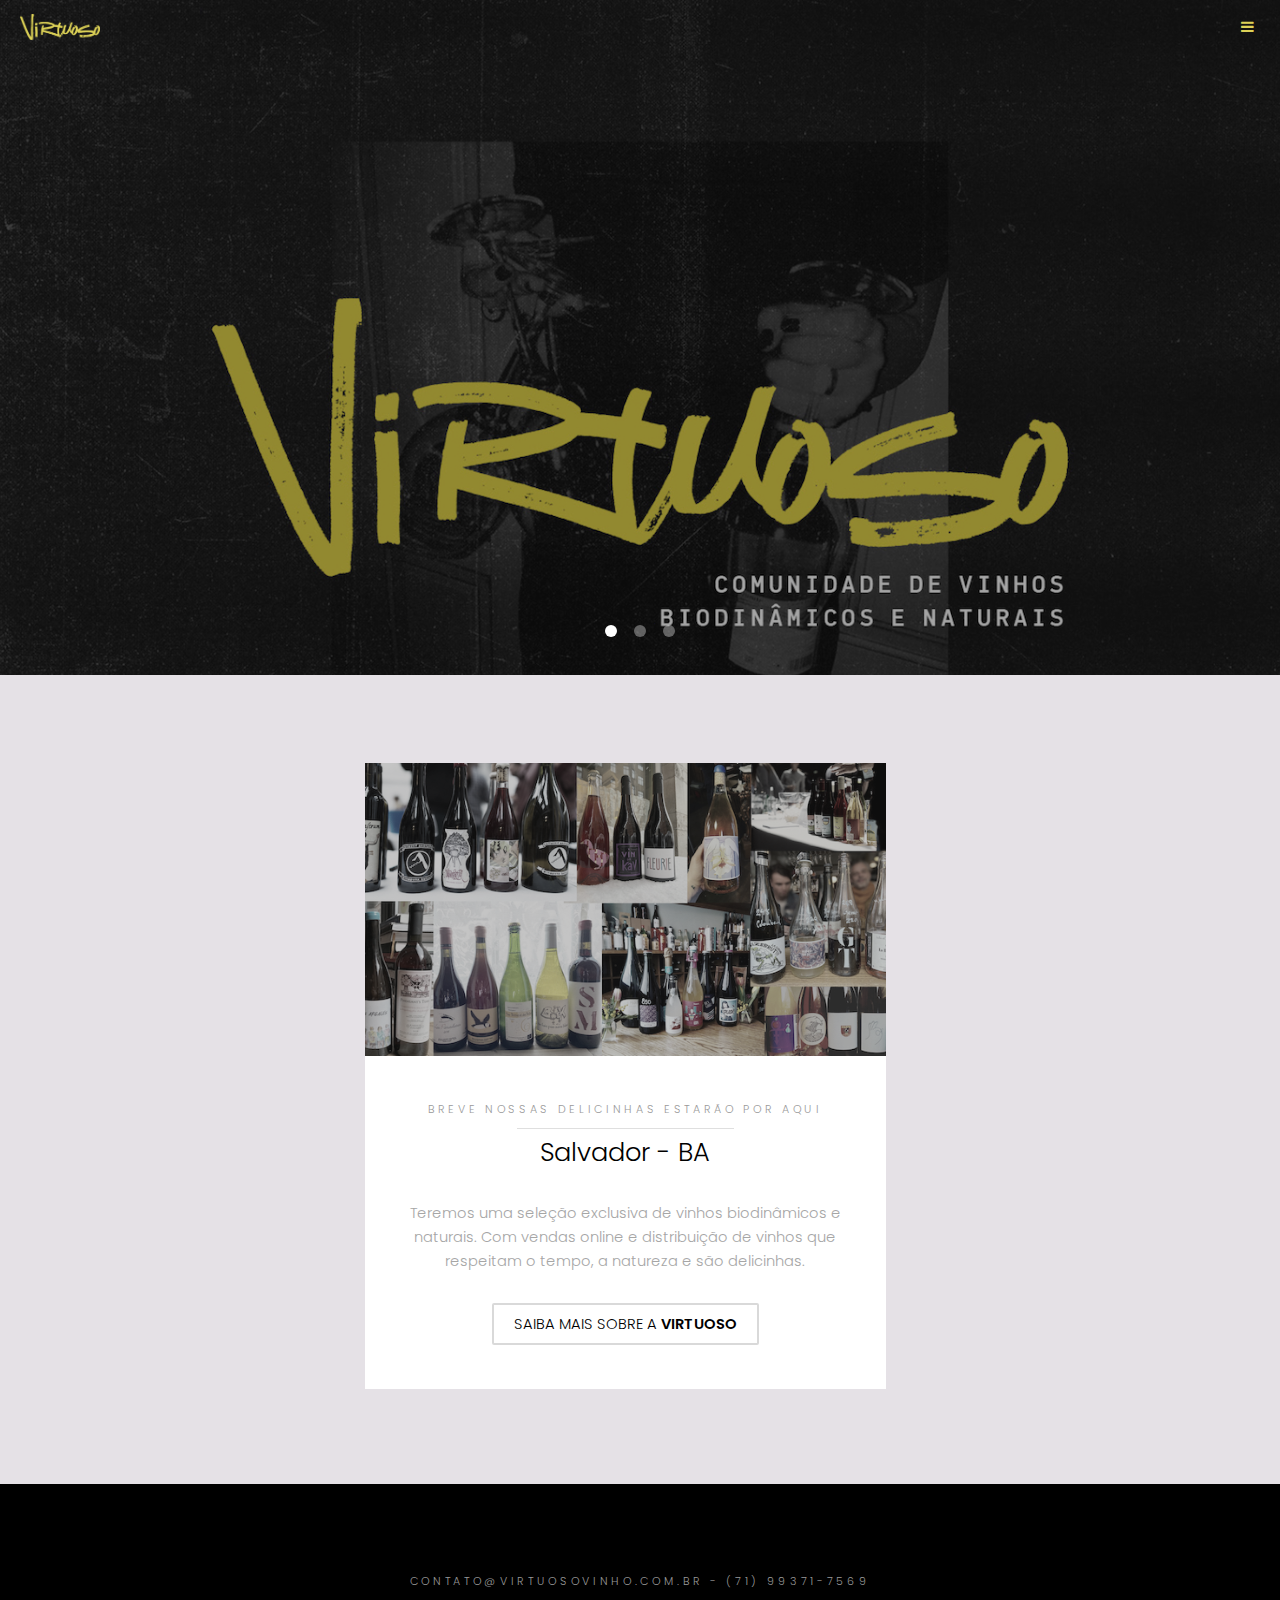
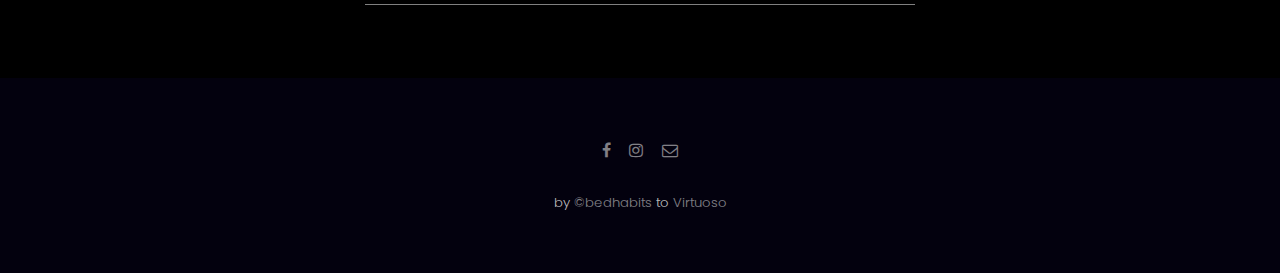
==== commit bac3ea3c: "icons smaller" ====
--- a/index.html
+++ b/index.html
@@ -97,7 +97,8 @@
 			<section id="two" class="wrapper style3">
 				<div class="inner">
 					<header class="align-center contato">
-						<p>contato@virtuosovinho.com.br - (71) 99371-7569</p>
+						<p>contato@virtuosovinho.com.br - 
+						(71) 99371-7569</p>
 						<h2></h2>
 					</header>
 				</div>
@@ -119,8 +120,8 @@
 						</li>
 					</ul>
 				</div>
-				<div class="copyright">Made by 
-					<a href="https://www.github.com/bedhabits" class="link" target="new">&copy;bedhabits</a>. Todos os direitos reservados a <a href="#" class="virtuoso-link">Virtuoso</a>	
+				<div class="copyright">by 
+					<a href="https://www.github.com/bedhabits" class="link" target="new">&copy;bedhabits</a> to <a href="#" class="virtuoso-link">Virtuoso</a>	
 				</div>
 			</footer>
 
--- a/assets/css/main.css
+++ b/assets/css/main.css
@@ -2334,6 +2334,7 @@
 		border: 0;
 		display: inline-block;
 		position: relative;
+		filter: brightness(0.8) saturate(0.3) contrast(0.9);
 	}
 
 		.image img {
@@ -2434,7 +2435,7 @@
 				}
 
 				ul.icons li .icon:before {
-					font-size: 2rem;
+					font-size: 16px;
 				}
 
 		ul.actions {
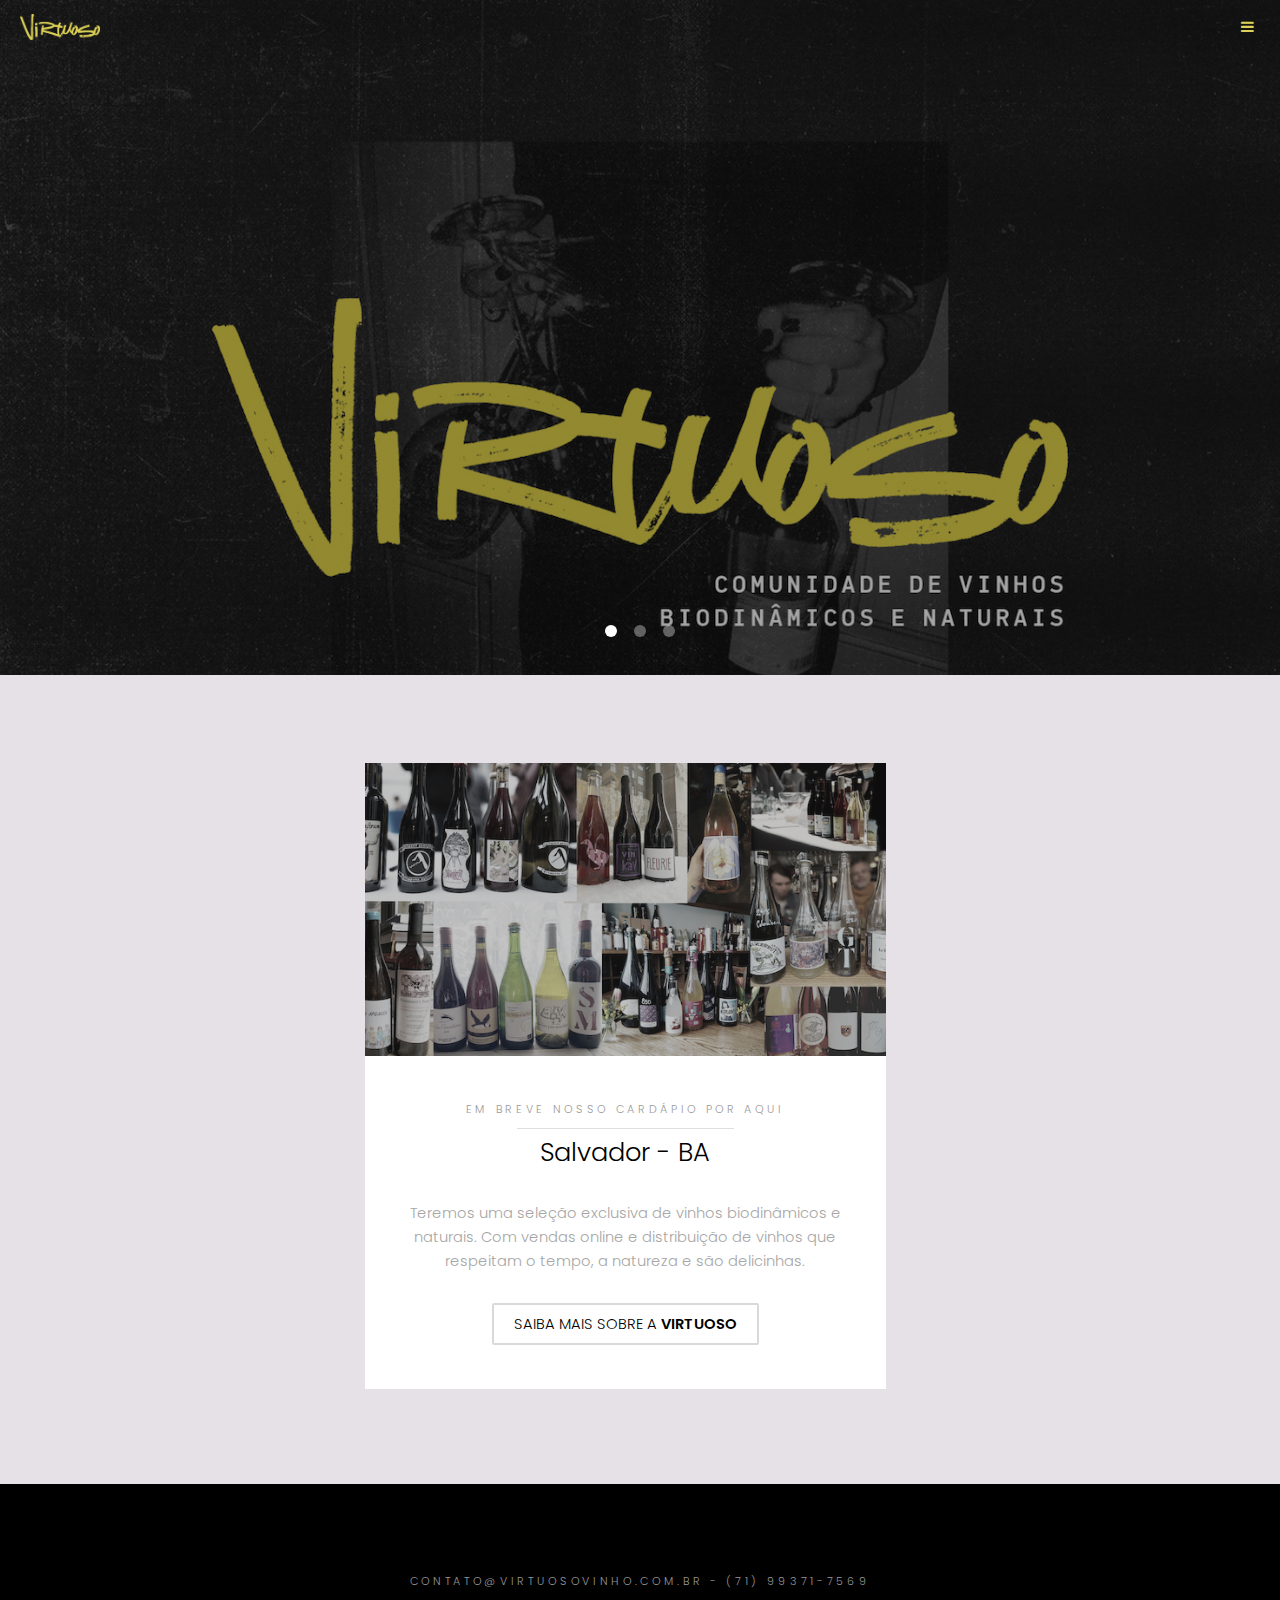
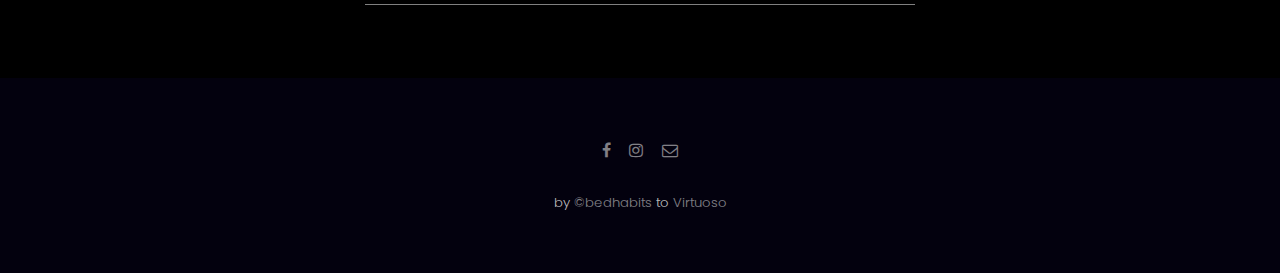
==== commit 63965f39: "corrigindo card index" ====
--- a/index.html
+++ b/index.html
@@ -22,7 +22,6 @@
 				<ul class="links">
 					<li><a href="index.html">Home</a></li>
 					<li><a href="contact.html">História</a></li>
-					<!-- <li><a href="elements.html">Elements</a></li> -->
 				</ul>
 			</nav>
 
@@ -78,7 +77,7 @@
 								</div>
 								<div class="content">
 									<header class="align-center">
-										<p>breve nossas delicinhas estarão por aqui</p>
+										<p>em breve nosso cardápio por aqui</p>
 										<h2>Salvador - BA</h2>
 									</header>
 									<p style="text-align: center;">Teremos uma seleção exclusiva de vinhos biodinâmicos e naturais. Com vendas online e distribuição de vinhos que respeitam o tempo, a natureza e são delicinhas.</p>
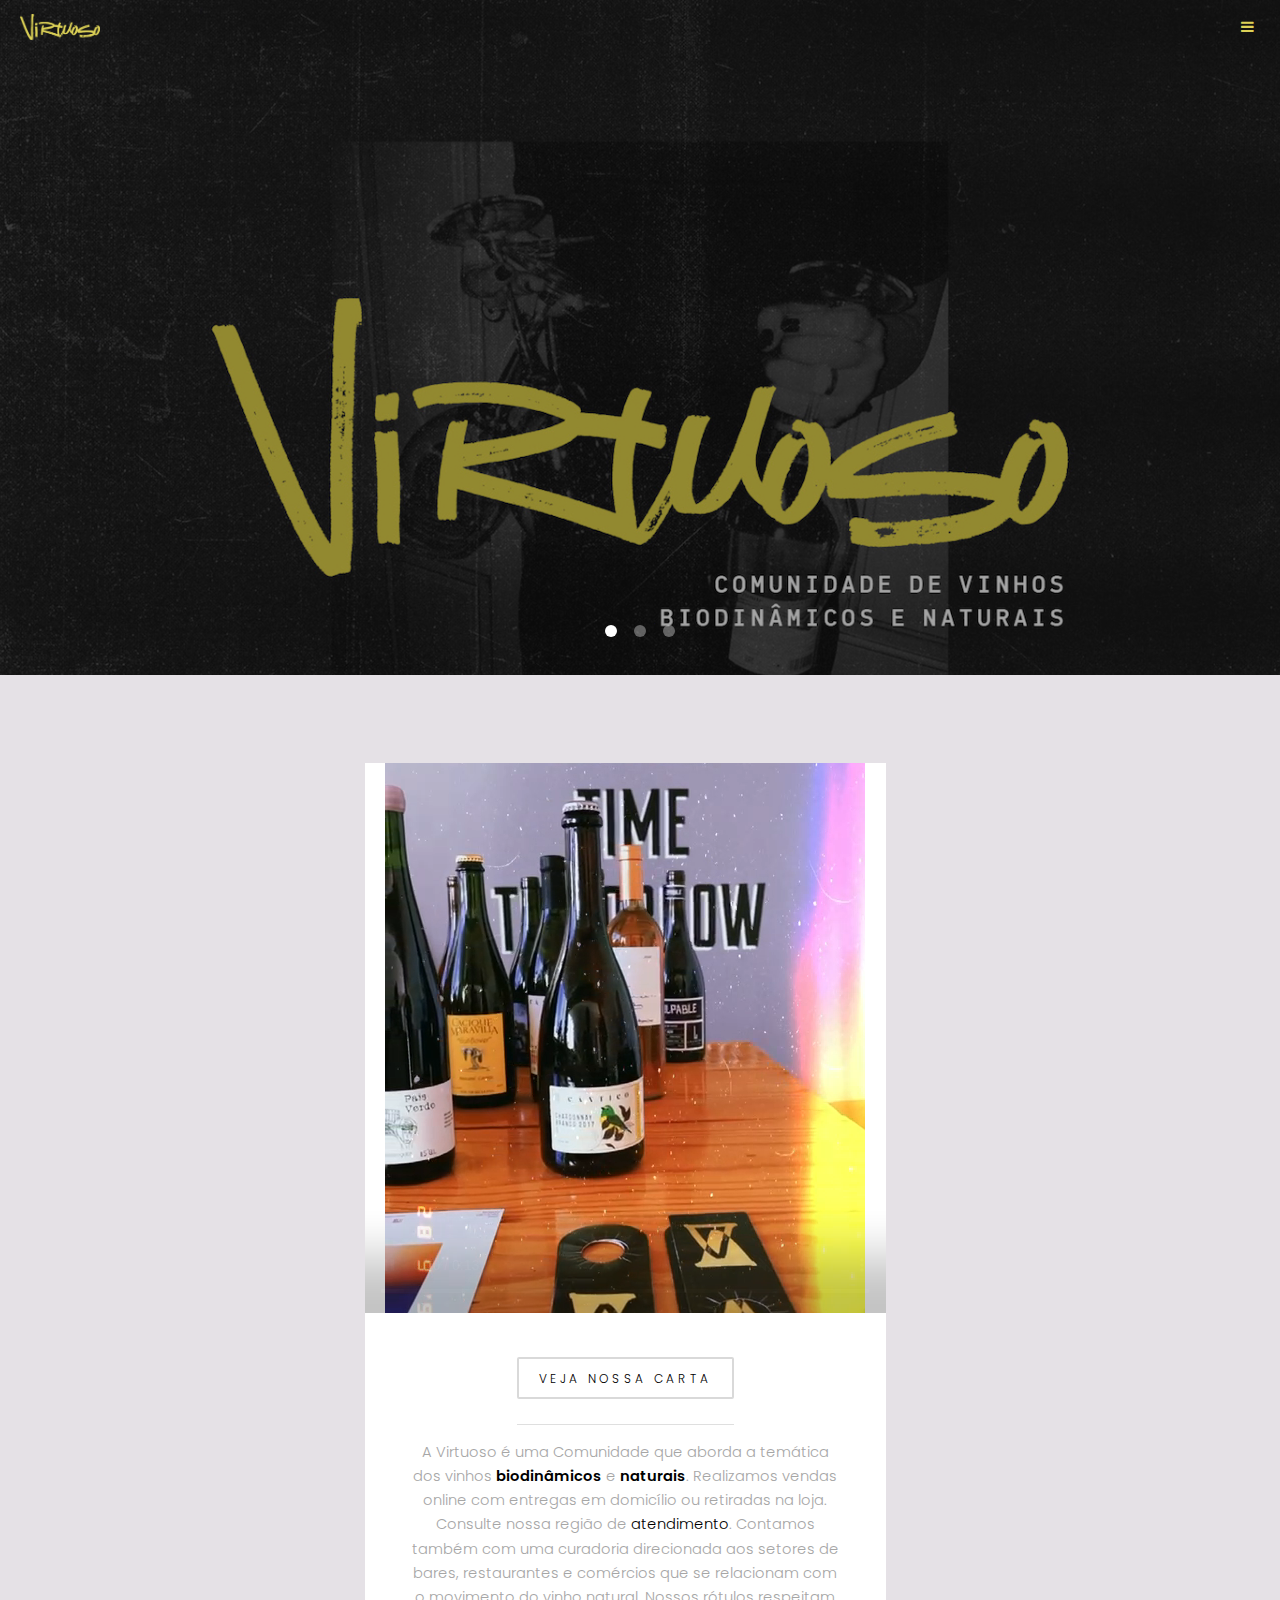
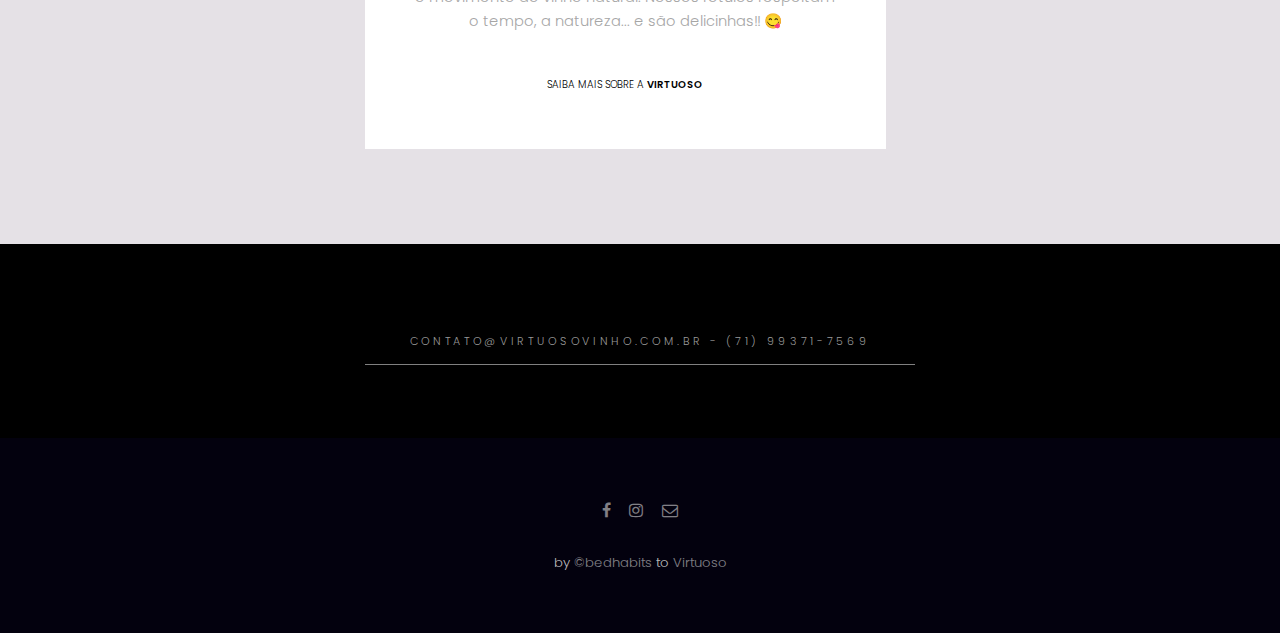
==== commit 67db43b6: "changed box of video and bio text" ====
--- a/index.html
+++ b/index.html
@@ -72,17 +72,30 @@
 
 						<div>
 							<div class="box">
-								<div class="image fit">
-									<img src="images/pic02.jpg" alt="" />
+								<div class="image fit" style="
+								display: flex;
+								justify-content: center;
+								">
+									<!-- <img src="images/pic02.jpg" alt="" /> -->
+									<video height="550" muted autoplay loop controls>
+										<source src="images/vinhos-filme.MP4" type="video/mp4">
+										Your browser does not support the video tag.
+									</video>
 								</div>
 								<div class="content">
 									<header class="align-center">
-										<p>em breve nosso cardápio por aqui</p>
-										<h2>Salvador - BA</h2>
+										<p><a href="https://carta-virtuosa.goomer.app" class="carta button alt" style="
+											margin-bottom: 15px;
+											font-size: 12px;
+										" target="_blank">Veja nossa carta</a></p>
+										<!-- <h2>Salvador - BA</h2> -->
 									</header>
-									<p style="text-align: center;">Teremos uma seleção exclusiva de vinhos biodinâmicos e naturais. Com vendas online e distribuição de vinhos que respeitam o tempo, a natureza e são delicinhas.</p>
+									<p style="text-align: center;margin-top: 15px;">A Virtuoso é uma Comunidade que aborda a temática dos vinhos <strong>biodinâmicos</strong> e <strong>naturais</strong>. Realizamos vendas online com entregas em domicílio ou retiradas na loja. Consulte nossa região de <a href="https://carta-virtuosa.goomer.app" class="link" target="_blank" style="color: black;">atendimento</a>. Contamos também com uma curadoria direcionada aos setores de bares, restaurantes e comércios que se relacionam com o movimento do vinho natural. Nossos rótulos respeitam o tempo, a natureza... e são delicinhas!! 😋</p>
 									<footer class="align-center">
-										<a href="contact.html" class="button alt">saiba mais sobre a <strong>virtuoso</strong></a>
+										<a href="contact.html" class="button alt" style="
+										font-size: 10px;
+										box-shadow: none !important;
+									">saiba mais sobre a <strong>virtuoso</strong></a>
 									</footer>
 								</div>
 							</div>
--- a/assets/css/main.css
+++ b/assets/css/main.css
@@ -56,6 +56,10 @@
 		-webkit-box-sizing: border-box;
 		box-sizing: border-box;
 	}
+
+	/* .mt-5 {
+		padding-top: 5 !important;
+	  } */
 
 /* Containers */
 
@@ -2306,6 +2310,12 @@
 		color: #bbb !important;
 	}
 
+/* Video */
+
+	video {
+		object-fit: none;
+    	width: -webkit-fill-available;
+	}
 /* Icon */
 
 	.icon {
@@ -2334,7 +2344,7 @@
 		border: 0;
 		display: inline-block;
 		position: relative;
-		filter: brightness(0.8) saturate(0.3) contrast(0.9);
+		/* filter: brightness(0.8) saturate(0.3) contrast(0.9); */
 	}
 
 		.image img {
@@ -3106,6 +3116,15 @@
 			.wrapper.style2 table.alt tbody tr td {
 				border-color: rgba(0, 0, 0, 0.15);
 			}
+
+			.carta {
+				margin-bottom: 15px;
+				font-size: 12px;    	
+			}
+
+			/* .carta:hover {
+				background-color: rgba(221,210,87,1) !important;;
+			} */
 
 		.wrapper.style3 {
 			background-color: #000;
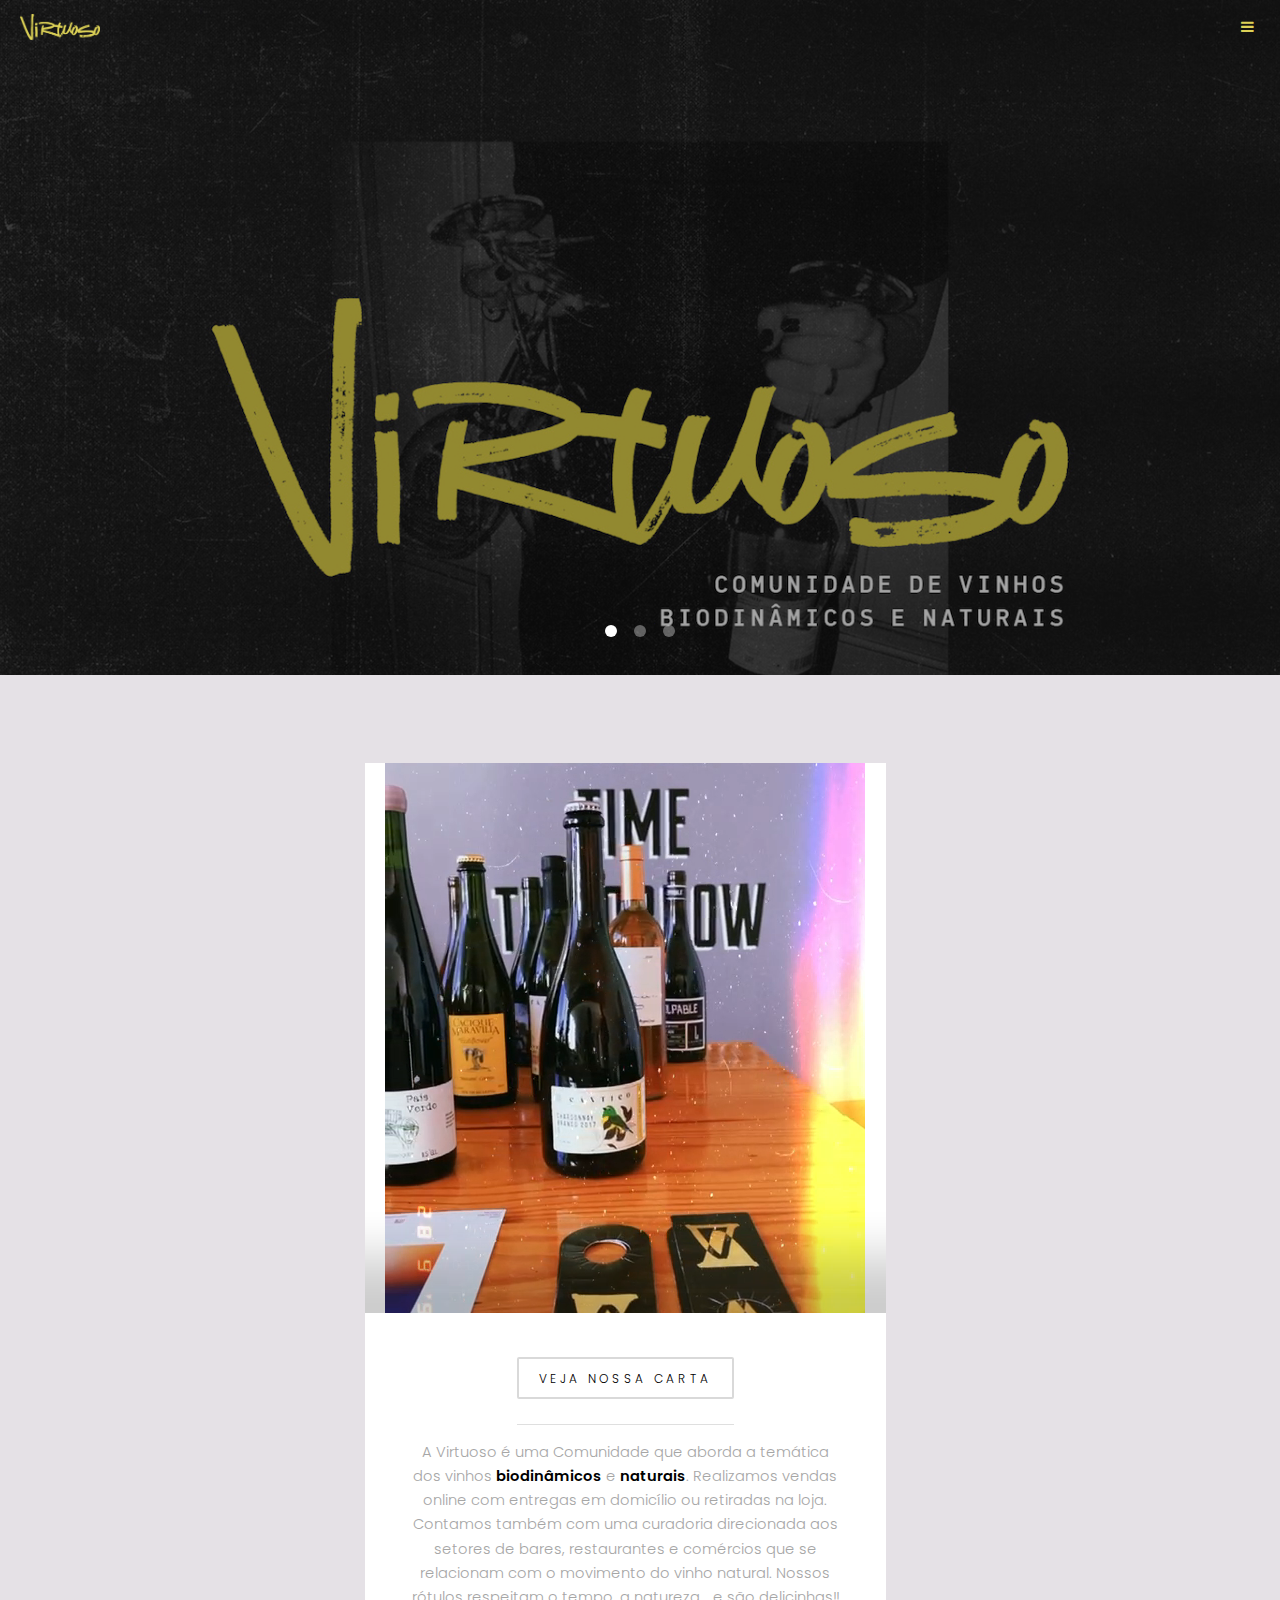
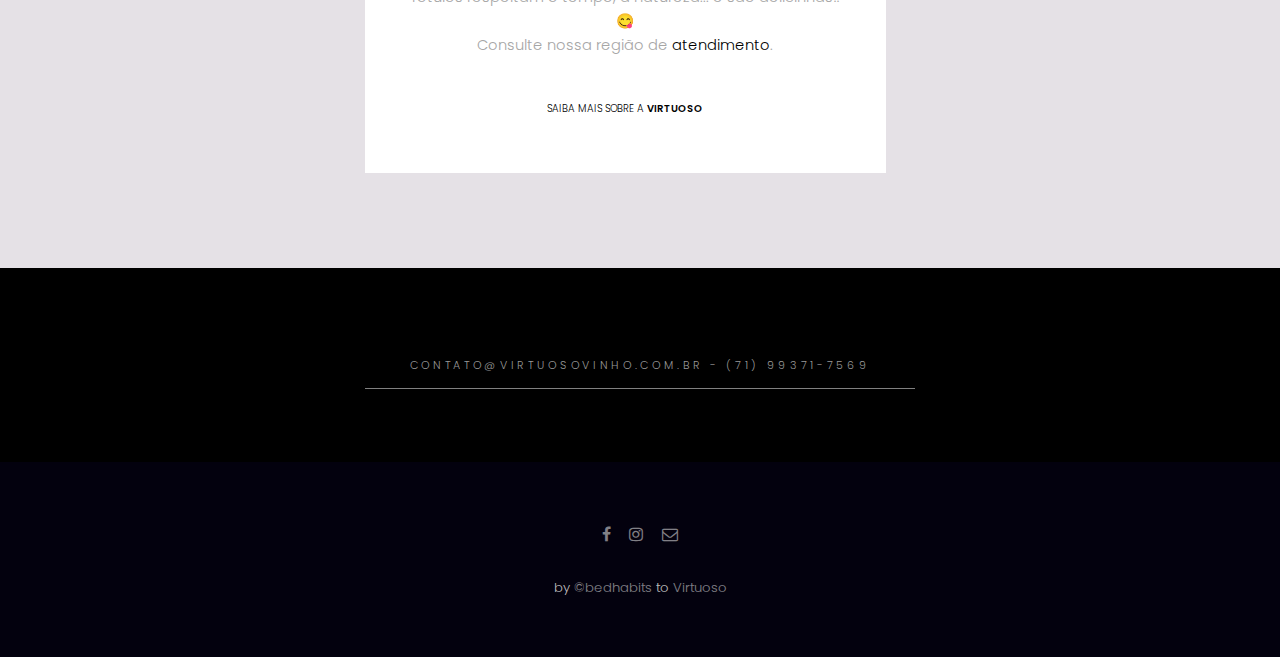
==== commit 9875d597: "new text" ====
--- a/index.html
+++ b/index.html
@@ -90,7 +90,9 @@
 										" target="_blank">Veja nossa carta</a></p>
 										<!-- <h2>Salvador - BA</h2> -->
 									</header>
-									<p style="text-align: center;margin-top: 15px;">A Virtuoso é uma Comunidade que aborda a temática dos vinhos <strong>biodinâmicos</strong> e <strong>naturais</strong>. Realizamos vendas online com entregas em domicílio ou retiradas na loja. Consulte nossa região de <a href="https://carta-virtuosa.goomer.app" class="link" target="_blank" style="color: black;">atendimento</a>. Contamos também com uma curadoria direcionada aos setores de bares, restaurantes e comércios que se relacionam com o movimento do vinho natural. Nossos rótulos respeitam o tempo, a natureza... e são delicinhas!! 😋</p>
+									<p style="text-align: center;margin-top: 15px;">A Virtuoso é uma Comunidade que aborda a temática dos vinhos <strong>biodinâmicos</strong> e <strong>naturais</strong>. Realizamos vendas online com entregas em domicílio ou retiradas na loja. Contamos também com uma curadoria direcionada aos setores de bares, restaurantes e comércios que se relacionam com o movimento do vinho natural. Nossos rótulos respeitam o tempo, a natureza... e são delicinhas!! 😋
+									<br>
+										Consulte nossa região de <a href="https://carta-virtuosa.goomer.app" class="link" target="_blank" style="color: black;">atendimento</a>.</p>
 									<footer class="align-center">
 										<a href="contact.html" class="button alt" style="
 										font-size: 10px;
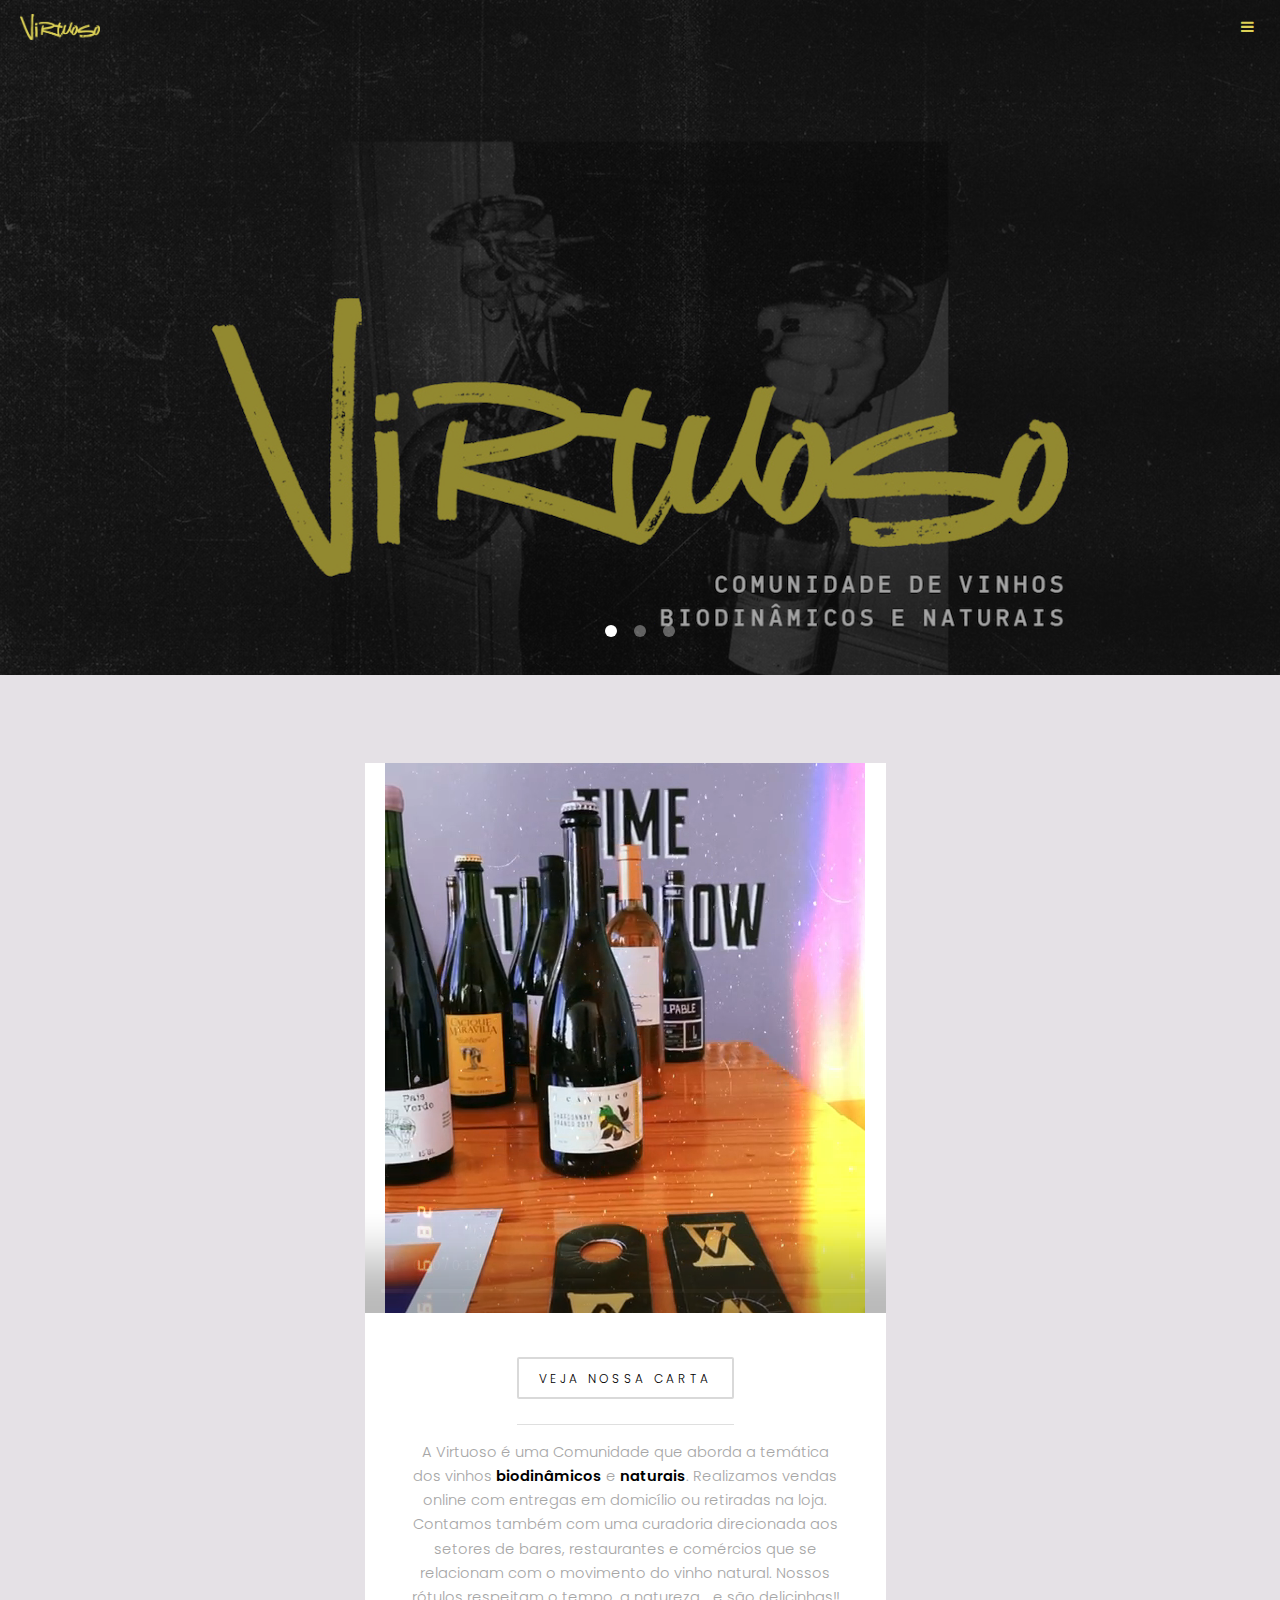
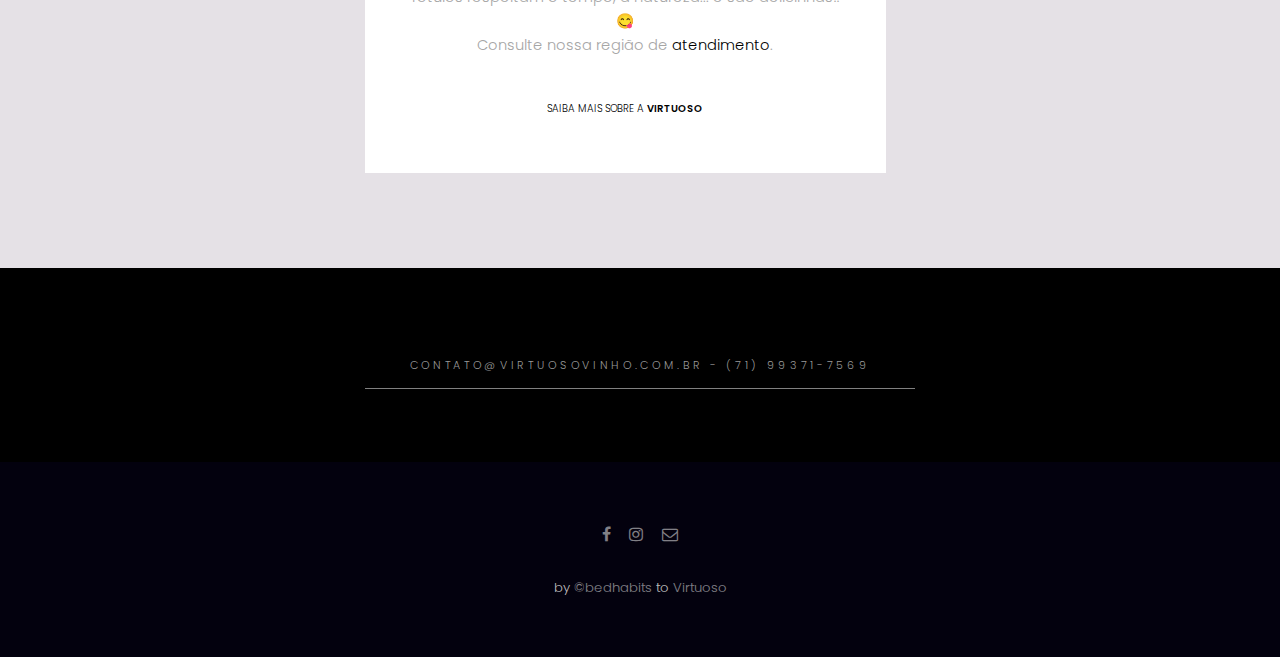
==== commit 4b9626dc: "added janela virtuosa" ====
--- a/index.html
+++ b/index.html
@@ -22,6 +22,7 @@
 				<ul class="links">
 					<li><a href="index.html">Home</a></li>
 					<li><a href="contact.html">História</a></li>
+					<li><a href="janela-virtuosa.html">Janela Virtuosa</a></li>
 				</ul>
 			</nav>
 
--- a/assets/css/main.css
+++ b/assets/css/main.css
@@ -3126,6 +3126,10 @@
 				background-color: rgba(221,210,87,1) !important;;
 			} */
 
+			.cardapio {
+				width: -webkit-fill-available;
+			}
+
 		.wrapper.style3 {
 			background-color: #000;
 			color: #bfbfbf;
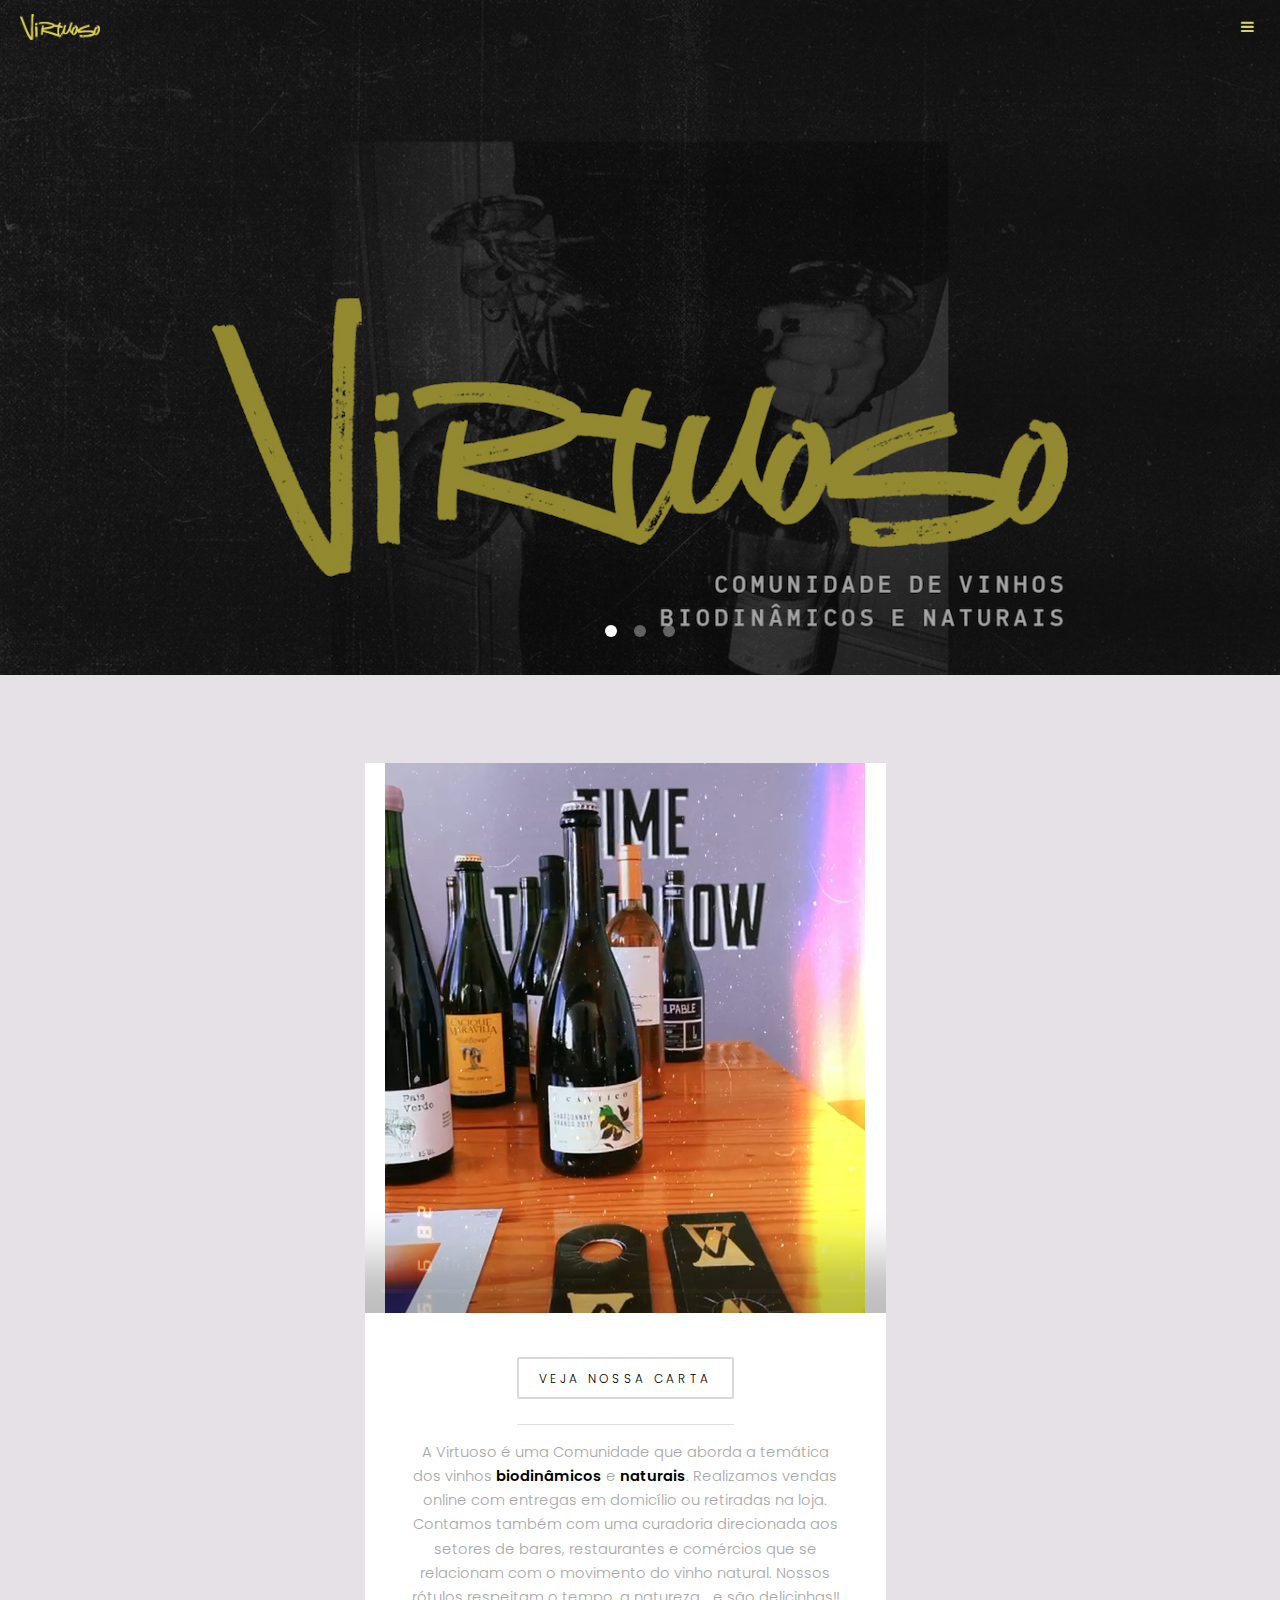
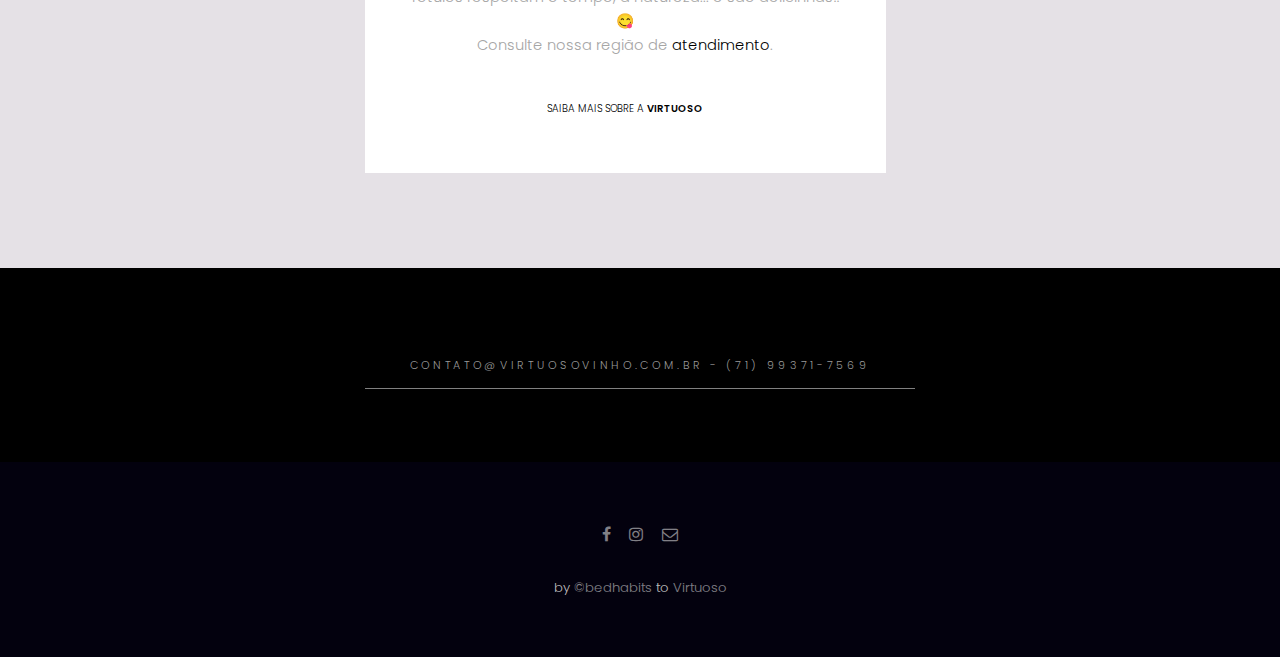
==== commit 7a3a1ff1: "deleted janela cardapio" ====
--- a/index.html
+++ b/index.html
@@ -22,7 +22,7 @@
 				<ul class="links">
 					<li><a href="index.html">Home</a></li>
 					<li><a href="contact.html">História</a></li>
-					<li><a href="janela-virtuosa.html">Janela Virtuosa</a></li>
+					<!-- <li><a href="janela-virtuosa.html">Janela Virtuosa</a></li> -->
 				</ul>
 			</nav>
 
